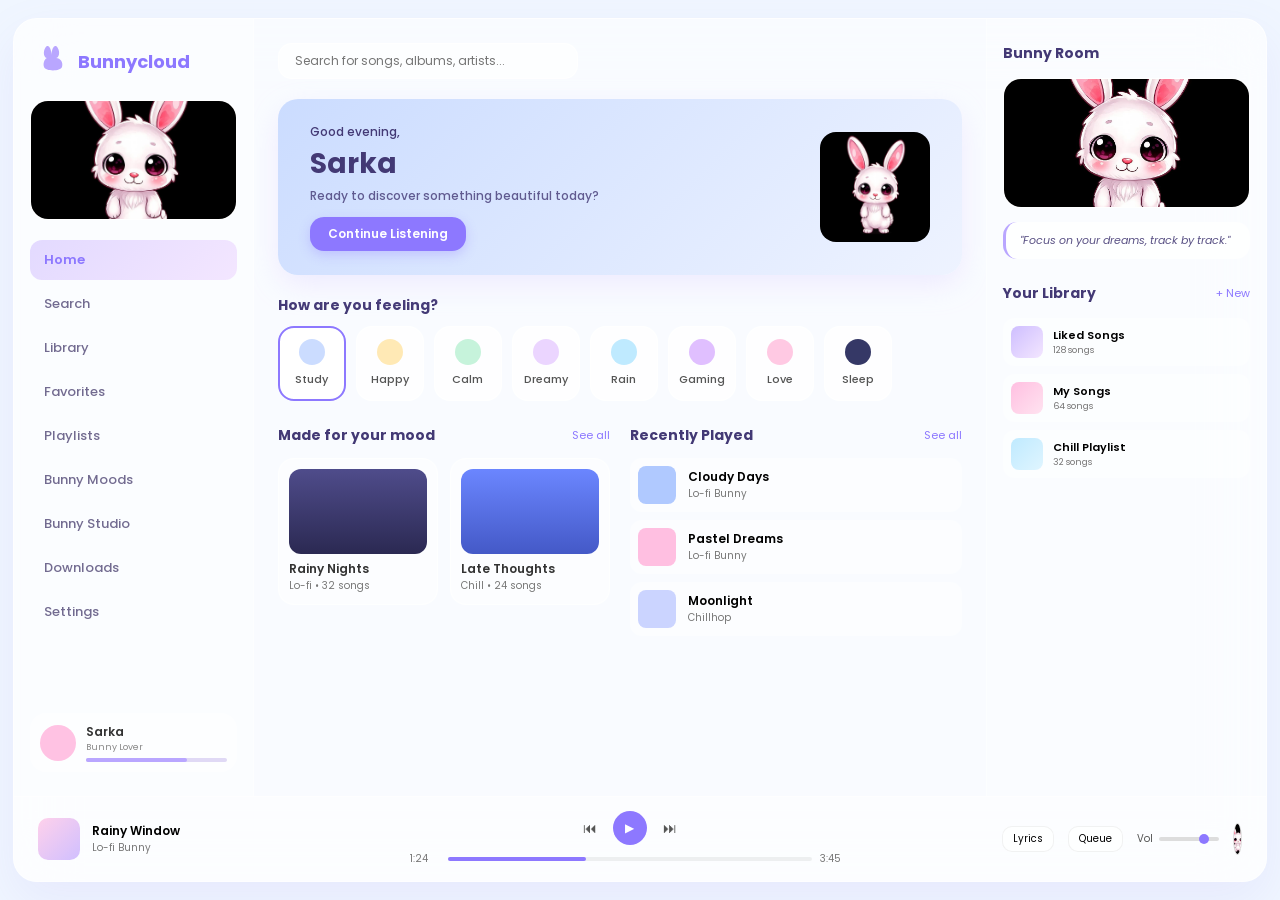
==== pages/home.html @ 3055d438 "home page" ====
<!doctype html>
<html lang="sk">
  <head>
    <meta charset="UTF-8" />
    <meta name="viewport" content="width=device-width, initial-scale=1.0" />
    <title>Bunnycloud - Home</title>
    <link rel="stylesheet" href="../css/home.css" />
    <link
      href="https://fonts.googleapis.com/css2?family=Poppins:wght@400;500;600;700&display=swap"
      rel="stylesheet"
    />
  </head>
  <body>
    <div class="app-container">
      <aside class="sidebar">
        <div class="brand">
          <div class="logo-svg">
            <svg viewBox="0 0 100 100" width="30" height="30">
              <path
                d="M30,50 C20,50 15,30 25,15 C35,0 45,20 45,40 C45,20 55,0 65,15 C75,30 70,50 60,50 C75,50 85,65 80,80 C75,95 25,95 20,80 C15,65 25,50 30,50 Z"
                fill="#b9a6ff"
              />
            </svg>
          </div>
          <h2>Bunnycloud</h2>
        </div>
        <div class="sidebar-bunny-card">
          <img
            src="../images/bunny-base.jpg"
            alt="Bunny Profile"
            id="sidebarBunny"
          />
        </div>
        <nav class="nav-menu">
          <button class="nav-btn active">Home</button
          ><button class="nav-btn">Search</button
          ><button class="nav-btn">Library</button
          ><button class="nav-btn">Favorites</button
          ><button class="nav-btn">Playlists</button
          ><button class="nav-btn">Bunny Moods</button
          ><button class="nav-btn">Bunny Studio</button
          ><button class="nav-btn">Downloads</button
          ><button class="nav-btn">Settings</button>
        </nav>
        <div class="sidebar-user-profile">
          <div class="user-avatar"></div>
          <div class="user-info">
            <span class="username" id="userProfileName">Sarka</span
            ><span class="user-status">Bunny Lover</span>
            <div class="xp-container">
              <div class="xp-bar" style="width: 72%"></div>
            </div>
          </div>
        </div>
      </aside>
      <main class="main-content">
        <div class="search-bar-container">
          <input
            type="text"
            placeholder="Search for songs, albums, artists..."
          />
        </div>
        <section class="hero-banner" id="mainHero">
          <div class="hero-text">
            <p>Good evening,</p>
            <h1 id="heroGreetingName">Sarka</h1>
            <p class="subtext">Ready to discover something beautiful today?</p>
            <button class="continue-btn">Continue Listening</button>
          </div>
          <div class="hero-img-box">
            <img
              src="../images/bunny-base.jpg"
              alt="Hero Bunny"
              id="heroBunny"
            />
          </div>
        </section>
        <section class="moods-section">
          <h3>How are you feeling?</h3>
          <div class="moods-list">
            <button class="mood-card active" onclick="changeMood('study')">
              <div class="mood-icon study"></div>
              <p>Study</p></button
            ><button class="mood-card" onclick="changeMood('happy')">
              <div class="mood-icon happy"></div>
              <p>Happy</p></button
            ><button class="mood-card" onclick="changeMood('calm')">
              <div class="mood-icon calm"></div>
              <p>Calm</p></button
            ><button class="mood-card" onclick="changeMood('dreamy')">
              <div class="mood-icon dreamy"></div>
              <p>Dreamy</p></button
            ><button class="mood-card" onclick="changeMood('rain')">
              <div class="mood-icon rain"></div>
              <p>Rain</p></button
            ><button class="mood-card" onclick="changeMood('gaming')">
              <div class="mood-icon gaming"></div>
              <p>Gaming</p></button
            ><button class="mood-card" onclick="changeMood('love')">
              <div class="mood-icon love"></div>
              <p>Love</p></button
            ><button class="mood-card" onclick="changeMood('sleep')">
              <div class="mood-icon sleep"></div>
              <p>Sleep</p>
            </button>
          </div>
        </section>
        <div class="music-sections-grid">
          <div class="grid-column">
            <div class="column-header">
              <h3>Made for your mood</h3>
              <span>See all</span>
            </div>
            <div class="song-cards-container" id="suggestedSongs"></div>
          </div>
          <div class="grid-column">
            <div class="column-header">
              <h3>Recently Played</h3>
              <span>See all</span>
            </div>
            <div class="recent-list">
              <div class="recent-row">
                <div class="recent-cover p1"></div>
                <div>
                  <h4>Cloudy Days</h4>
                  <p>Lo-fi Bunny</p>
                </div>
              </div>
              <div class="recent-row">
                <div class="recent-cover p2"></div>
                <div>
                  <h4>Pastel Dreams</h4>
                  <p>Lo-fi Bunny</p>
                </div>
              </div>
              <div class="recent-row">
                <div class="recent-cover p3"></div>
                <div>
                  <h4>Moonlight</h4>
                  <p>Chillhop</p>
                </div>
              </div>
            </div>
          </div>
        </div>
      </main>
      <aside class="right-panel">
        <h3>Bunny Room</h3>
        <div class="bunny-room-box">
          <img src="../images/bunny-base.jpg" alt="Bunny Room" id="roomBunny" />
        </div>
        <div class="quote-box">
          <p id="moodQuote">"Take a break and enjoy your favorite song."</p>
        </div>
        <div class="library-header">
          <h3>Your Library</h3>
          <span>+ New</span>
        </div>
        <div class="library-list">
          <div class="lib-row">
            <div class="lib-icon l1"></div>
            <div>
              <h4>Liked Songs</h4>
              <p>128 songs</p>
            </div>
          </div>
          <div class="lib-row">
            <div class="lib-icon l2"></div>
            <div>
              <h4>My Songs</h4>
              <p>64 songs</p>
            </div>
          </div>
          <div class="lib-row">
            <div class="lib-icon l3"></div>
            <div>
              <h4>Chill Playlist</h4>
              <p>32 songs</p>
            </div>
          </div>
        </div>
      </aside>
      <footer class="bottom-player">
        <div class="player-left">
          <div class="current-cover"></div>
          <div>
            <h4 id="currentTrackTitle">Rainy Window</h4>
            <p id="currentTrackArtist">Lo-fi Bunny</p>
          </div>
        </div>
        <div class="player-center">
          <div class="player-buttons">
            <button class="p-btn">⏮</button
            ><button class="play-circle" id="mainPlayBtn">▶</button
            ><button class="p-btn">⏭</button>
          </div>
          <div class="timeline-box">
            <span class="time-text" id="currentTime">1:24</span>
            <div class="progress-bar-bg">
              <div
                class="progress-bar-fill"
                id="playerProgress"
                style="width: 38%"
              ></div>
            </div>
            <span class="time-text">3:45</span>
          </div>
        </div>
        <div class="player-right">
          <button class="lyrics-btn">Lyrics</button
          ><button class="queue-btn">Queue</button>
          <div class="volume-box">
            <span>Vol</span
            ><input
              type="range"
              class="vol-slider"
              min="0"
              max="100"
              value="80"
            />
          </div>
          <div class="mini-bunny-avatar">
            <img src="../images/bunny-base.jpg" alt="Mini Bunny" />
          </div>
        </div>
      </footer>
    </div>
    <script src="../js/home.js"></script>
  </body>
</html>
---- css/home.css ----
* {
  margin: 0;
  padding: 0;
  box-sizing: border-box;
  font-family: "Poppins", sans-serif;
}

body {
  background: #f1ebff;
  height: 100vh;
  display: flex;
  justify-content: center;
  align-items: center;
  overflow: hidden;
  transition: background 0.8s ease;
}

/* Hlavný kontajner aplikácie - presný Glassmorphic nákres */
.app-container {
  display: grid;
  grid-template-columns: 240px 1fr 280px;
  grid-template-rows: 1fr 85px;
  width: 98vw;
  height: 96vh;
  background: rgba(255, 255, 255, 0.6);
  backdrop-filter: blur(30px);
  -webkit-backdrop-filter: blur(30px);
  border: 1px solid rgba(255, 255, 255, 0.7);
  border-radius: 24px;
  box-shadow: 0 20px 50px rgba(151, 131, 235, 0.1);
  overflow: hidden;
}

/* SIDEBAR (Ľavý panel) */
.sidebar {
  background: rgba(255, 255, 255, 0.3);
  border-right: 1px solid rgba(255, 255, 255, 0.4);
  padding: 24px 16px;
  display: flex;
  flex-direction: column;
  gap: 20px;
}

.brand {
  display: flex;
  align-items: center;
  gap: 10px;
  color: #8d78ff;
  padding-left: 8px;
}

.brand h2 {
  font-size: 18px;
  font-weight: 700;
}

.sidebar-bunny-card {
  width: 100%;
  height: 120px;
  background: rgba(255, 255, 255, 0.5);
  border-radius: 18px;
  overflow: hidden;
  border: 1px solid rgba(255, 255, 255, 0.6);
}

.sidebar-bunny-card img {
  width: 100%;
  height: 100%;
  object-fit: cover;
}

.nav-menu {
  display: flex;
  flex-direction: column;
  gap: 4px;
  flex-grow: 1;
}

.nav-btn {
  background: none;
  border: none;
  text-align: left;
  padding: 10px 14px;
  font-size: 13px;
  font-weight: 500;
  color: #726b90;
  border-radius: 12px;
  cursor: pointer;
  transition: all 0.2s;
}

.nav-btn.active,
.nav-btn:hover {
  background: linear-gradient(135deg, #e3daff, #f3e6ff);
  color: #8d78ff;
  font-weight: 600;
}

/* Užívateľ na spodu sidebaru */
.sidebar-user-profile {
  display: flex;
  align-items: center;
  gap: 10px;
  background: rgba(255, 255, 255, 0.5);
  padding: 10px;
  border-radius: 16px;
}

.user-avatar {
  width: 36px;
  height: 36px;
  border-radius: 50%;
  background: #ffc2e3;
}
.user-info {
  display: flex;
  flex-direction: column;
  flex-grow: 1;
}
.user-info .username {
  font-size: 12px;
  font-weight: 600;
  color: #333;
}
.user-info .user-status {
  font-size: 9px;
  color: #888;
}
.xp-container {
  width: 100%;
  height: 4px;
  background: #e0d9f5;
  border-radius: 2px;
  margin-top: 4px;
}
.xp-bar {
  height: 100%;
  background: #b9a6ff;
  border-radius: 2px;
}

/* MAIN CONTENT (Stredný panel) */
.main-content {
  padding: 24px;
  overflow-y: auto;
  display: flex;
  flex-direction: column;
  gap: 20px;
}

.search-bar-container input {
  width: 100%;
  max-width: 300px;
  background: rgba(255, 255, 255, 0.6);
  border: 1px solid rgba(255, 255, 255, 0.8);
  padding: 8px 16px;
  border-radius: 14px;
  outline: none;
  font-size: 12px;
}

/* HERO BANNER */
.hero-banner {
  background: linear-gradient(135deg, #d3c4ff 0%, #f7d6ff 100%);
  border-radius: 20px;
  padding: 24px 32px;
  display: flex;
  justify-content: space-between;
  align-items: center;
  color: #433975;
  position: relative;
  box-shadow: 0 10px 30px rgba(211, 196, 255, 0.3);
}

.hero-text p {
  font-size: 12px;
  font-weight: 500;
}
.hero-text h1 {
  font-size: 28px;
  font-weight: 700;
  margin: 2px 0;
}
.hero-text .subtext {
  opacity: 0.8;
  margin-bottom: 12px;
}
.continue-btn {
  background: #8d78ff;
  color: white;
  border: none;
  padding: 8px 18px;
  border-radius: 14px;
  font-size: 12px;
  font-weight: 600;
  cursor: pointer;
  box-shadow: 0 4px 12px rgba(141, 120, 255, 0.3);
}

.hero-img-box {
  width: 110px;
  height: 110px;
  border-radius: 16px;
  overflow: hidden;
}
.hero-img-box img {
  width: 100%;
  height: 100%;
  object-fit: cover;
}

/* MOOD CAPSULES */
.moods-section h3 {
  font-size: 14px;
  color: #433975;
  margin-bottom: 10px;
}
.moods-list {
  display: flex;
  gap: 10px;
  overflow-x: auto;
  padding-bottom: 4px;
}

.mood-card {
  background: rgba(255, 255, 255, 0.7);
  border: 1px solid rgba(255, 255, 255, 0.9);
  padding: 10px;
  width: 68px;
  height: 75px;
  border-radius: 16px;
  display: flex;
  flex-direction: column;
  align-items: center;
  justify-content: center;
  gap: 6px;
  cursor: pointer;
  transition: all 0.2s;
}

.mood-card p {
  font-size: 11px;
  font-weight: 500;
  color: #555;
}
.mood-icon {
  width: 26px;
  height: 26px;
  border-radius: 50%;
}

/* Farby ikoniek podľa nákresu */
.mood-icon.study {
  background: #cbdcff;
}
.mood-icon.happy {
  background: #ffe9b5;
}
.mood-icon.calm {
  background: #c6f3db;
}
.mood-icon.dreamy {
  background: #ebd5ff;
}
.mood-icon.rain {
  background: #bfeaff;
}
.mood-icon.gaming {
  background: #e0bfff;
}
.mood-icon.love {
  background: #ffc9e3;
}
.mood-icon.sleep {
  background: #353866;
}

.mood-card.active {
  border: 2px solid #8d78ff;
  background: rgba(255, 255, 255, 0.9);
}

/* SEKCIE GRID (Made for mood + Recently) */
.music-sections-grid {
  display: grid;
  grid-template-columns: 1fr 1fr;
  gap: 20px;
}
.column-header {
  display: flex;
  justify-content: space-between;
  align-items: center;
  margin-bottom: 12px;
}
.column-header h3 {
  font-size: 14px;
  color: #433975;
}
.column-header span {
  font-size: 11px;
  color: #8d78ff;
  cursor: pointer;
}

/* Kontajner pre 4 karty vedľa seba s flexwrapom alebo mini gridom */
.song-cards-container {
  display: grid;
  grid-template-columns: repeat(2, 1fr);
  gap: 12px;
}

.s-card {
  background: rgba(255, 255, 255, 0.5);
  padding: 10px;
  border-radius: 16px;
  border: 1px solid rgba(255, 255, 255, 0.6);
}
.s-cover {
  height: 85px;
  border-radius: 12px;
  margin-bottom: 6px;
}
.s-card h4 {
  font-size: 12px;
  font-weight: 600;
  color: #333;
}
.s-card p {
  font-size: 10px;
  color: #777;
}

/* Farebné podmazy na covery */
.c1 {
  background: linear-gradient(to bottom, #4f4c8b, #2b2952);
}
.c2 {
  background: linear-gradient(to bottom, #ff9ebb, #ff6b95);
}
.c3 {
  background: linear-gradient(to bottom, #6b86ff, #4459c7);
}
.c4 {
  background: linear-gradient(to bottom, #9be8ff, #4cc3e6);
}

/* RECENT LIST (Pravá strana gridu) */
.recent-list {
  display: flex;
  flex-direction: column;
  gap: 8px;
}
.recent-row {
  display: flex;
  align-items: center;
  gap: 12px;
  background: rgba(255, 255, 255, 0.4);
  padding: 8px;
  border-radius: 12px;
}
.recent-cover {
  width: 38px;
  height: 38px;
  border-radius: 8px;
}
.recent-cover.p1 {
  background: #b0c9ff;
}
.recent-cover.p2 {
  background: #ffbfe1;
}
.recent-cover.p3 {
  background: #cbd4ff;
}
.recent-row h4 {
  font-size: 12px;
  font-weight: 600;
}
.recent-row p {
  font-size: 10px;
  color: #777;
}

/* PRAVÝ PANEL (Bunny room & Knižnica) */
.right-panel {
  background: rgba(255, 255, 255, 0.2);
  border-left: 1px solid rgba(255, 255, 255, 0.4);
  padding: 24px 16px;
  display: flex;
  flex-direction: column;
  gap: 14px;
}

.right-panel h3 {
  font-size: 14px;
  color: #433975;
}

.bunny-room-box {
  width: 100%;
  height: 130px;
  background: rgba(255, 255, 255, 0.5);
  border-radius: 18px;
  overflow: hidden;
  border: 1px solid rgba(255, 255, 255, 0.6);
}
.bunny-room-box img {
  width: 100%;
  height: 100%;
  object-fit: cover;
}

.quote-box {
  background: rgba(255, 255, 255, 0.7);
  padding: 10px 14px;
  border-radius: 14px;
  border-left: 3px solid #b9a6ff;
}
.quote-box p {
  font-size: 11px;
  font-style: italic;
  color: #5a5285;
}

.library-header {
  display: flex;
  justify-content: space-between;
  align-items: center;
  margin-top: 10px;
}
.library-header span {
  font-size: 11px;
  color: #8d78ff;
  cursor: pointer;
}

.library-list {
  display: flex;
  flex-direction: column;
  gap: 8px;
}
.lib-row {
  display: flex;
  align-items: center;
  gap: 10px;
  background: rgba(255, 255, 255, 0.4);
  padding: 8px;
  border-radius: 12px;
}
.lib-icon {
  width: 32px;
  height: 32px;
  border-radius: 8px;
}
.lib-icon.l1 {
  background: linear-gradient(135deg, #cebeff, #f3e6ff);
}
.lib-icon.l2 {
  background: linear-gradient(135deg, #ffbfe1, #ffe3f0);
}
.lib-icon.l3 {
  background: linear-gradient(135deg, #bfeaff, #dff5ff);
}
.lib-row h4 {
  font-size: 11px;
  font-weight: 600;
}
.lib-row p {
  font-size: 9px;
  color: #777;
}

/* SPODNÝ PREHRÁVAČ */
.bottom-player {
  grid-column: 1 / -1;
  background: rgba(255, 255, 255, 0.5);
  border-top: 1px solid rgba(255, 255, 255, 0.4);
  display: flex;
  align-items: center;
  justify-content: space-between;
  padding: 0 24px;
}

.player-left {
  display: flex;
  align-items: center;
  gap: 12px;
  width: 220px;
}
.current-cover {
  width: 42px;
  height: 42px;
  border-radius: 10px;
  background: linear-gradient(135deg, #ffd1eb, #d0bfff);
}
.player-left h4 {
  font-size: 12px;
  font-weight: 600;
}
.player-left p {
  font-size: 10px;
  color: #777;
}

.player-center {
  display: flex;
  flex-direction: column;
  align-items: center;
  gap: 6px;
  flex-grow: 1;
  max-width: 440px;
}
.player-buttons {
  display: flex;
  align-items: center;
  gap: 16px;
}
.p-btn {
  background: none;
  border: none;
  cursor: pointer;
  font-size: 14px;
  color: #555;
}
.play-circle {
  background: #8d78ff;
  color: white;
  border: none;
  width: 34px;
  height: 34px;
  border-radius: 50%;
  cursor: pointer;
  font-size: 12px;
  display: flex;
  align-items: center;
  justify-content: center;
}

.timeline-box {
  display: flex;
  align-items: center;
  gap: 8px;
  width: 100%;
}
.time-text {
  font-size: 10px;
  color: #777;
  width: 30px;
}
.progress-bar-bg {
  flex-grow: 1;
  height: 4px;
  background: rgba(0, 0, 0, 0.06);
  border-radius: 2px;
  position: relative;
  cursor: pointer;
}
.progress-bar-fill {
  height: 100%;
  background: #8d78ff;
  border-radius: 2px;
}

.player-right {
  display: flex;
  align-items: center;
  gap: 14px;
  width: 240px;
  justify-content: flex-end;
}
.lyrics-btn,
.queue-btn {
  background: rgba(255, 255, 255, 0.6);
  border: 1px solid rgba(0, 0, 0, 0.05);
  padding: 4px 10px;
  border-radius: 10px;
  font-size: 10px;
  cursor: pointer;
}

.volume-box {
  display: flex;
  align-items: center;
  gap: 6px;
  font-size: 10px;
  color: #555;
}
.vol-slider {
  -webkit-appearance: none;
  width: 60px;
  height: 4px;
  background: #ddd;
  border-radius: 2px;
  outline: none;
}
.vol-slider::-webkit-slider-thumb {
  -webkit-appearance: none;
  width: 10px;
  height: 10px;
  border-radius: 50%;
  background: #8d78ff;
  cursor: pointer;
}

.mini-bunny-avatar {
  width: 32px;
  height: 32px;
  border-radius: 50%;
  overflow: hidden;
  background: white;
  border: 1px solid #ddd;
}
.mini-bunny-avatar img {
  width: 100%;
  height: 100%;
  object-fit: cover;
}
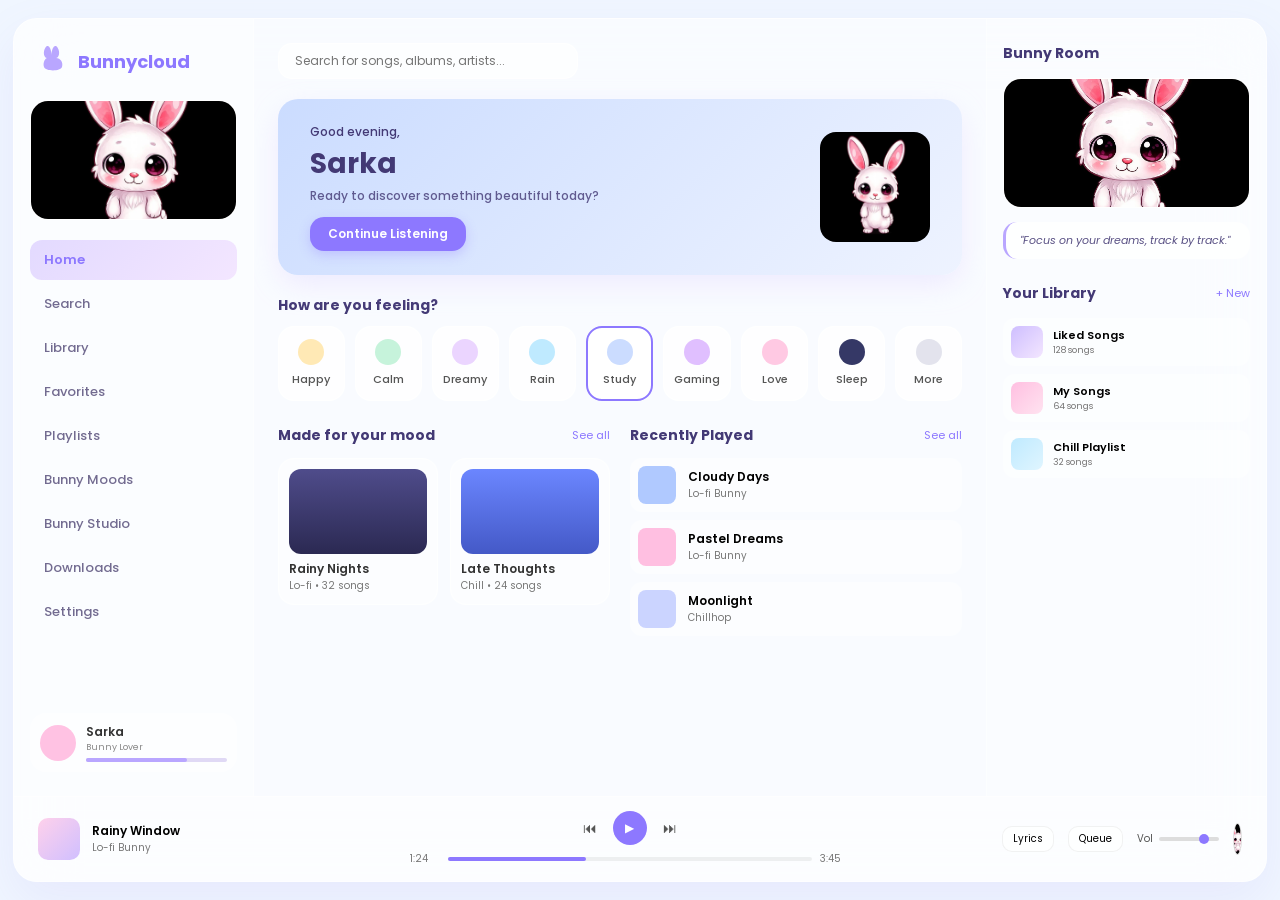
==== commit f64f741e: "add" ====
--- a/pages/home.html
+++ b/pages/home.html
@@ -78,10 +78,7 @@
         <section class="moods-section">
           <h3>How are you feeling?</h3>
           <div class="moods-list">
-            <button class="mood-card active" onclick="changeMood('study')">
-              <div class="mood-icon study"></div>
-              <p>Study</p></button
-            ><button class="mood-card" onclick="changeMood('happy')">
+            <button class="mood-card" onclick="changeMood('happy')">
               <div class="mood-icon happy"></div>
               <p>Happy</p></button
             ><button class="mood-card" onclick="changeMood('calm')">
@@ -93,6 +90,9 @@
             ><button class="mood-card" onclick="changeMood('rain')">
               <div class="mood-icon rain"></div>
               <p>Rain</p></button
+            ><button class="mood-card active" onclick="changeMood('study')">
+              <div class="mood-icon study"></div>
+              <p>Study</p></button
             ><button class="mood-card" onclick="changeMood('gaming')">
               <div class="mood-icon gaming"></div>
               <p>Gaming</p></button
@@ -101,7 +101,10 @@
               <p>Love</p></button
             ><button class="mood-card" onclick="changeMood('sleep')">
               <div class="mood-icon sleep"></div>
-              <p>Sleep</p>
+              <p>Sleep</p></button
+            ><button class="mood-card more-btn">
+              <div class="mood-icon more"></div>
+              <p>More</p>
             </button>
           </div>
         </section>
--- a/css/home.css
+++ b/css/home.css
@@ -274,6 +274,15 @@
 .mood-icon.sleep {
   background: #353866;
 }
+.mood-icon.more {
+  background: rgba(200, 200, 220, 0.5);
+  color: #666;
+  display: flex;
+  align-items: center;
+  justify-content: center;
+  font-size: 18px;
+  font-weight: bold;
+}
 
 .mood-card.active {
   border: 2px solid #8d78ff;
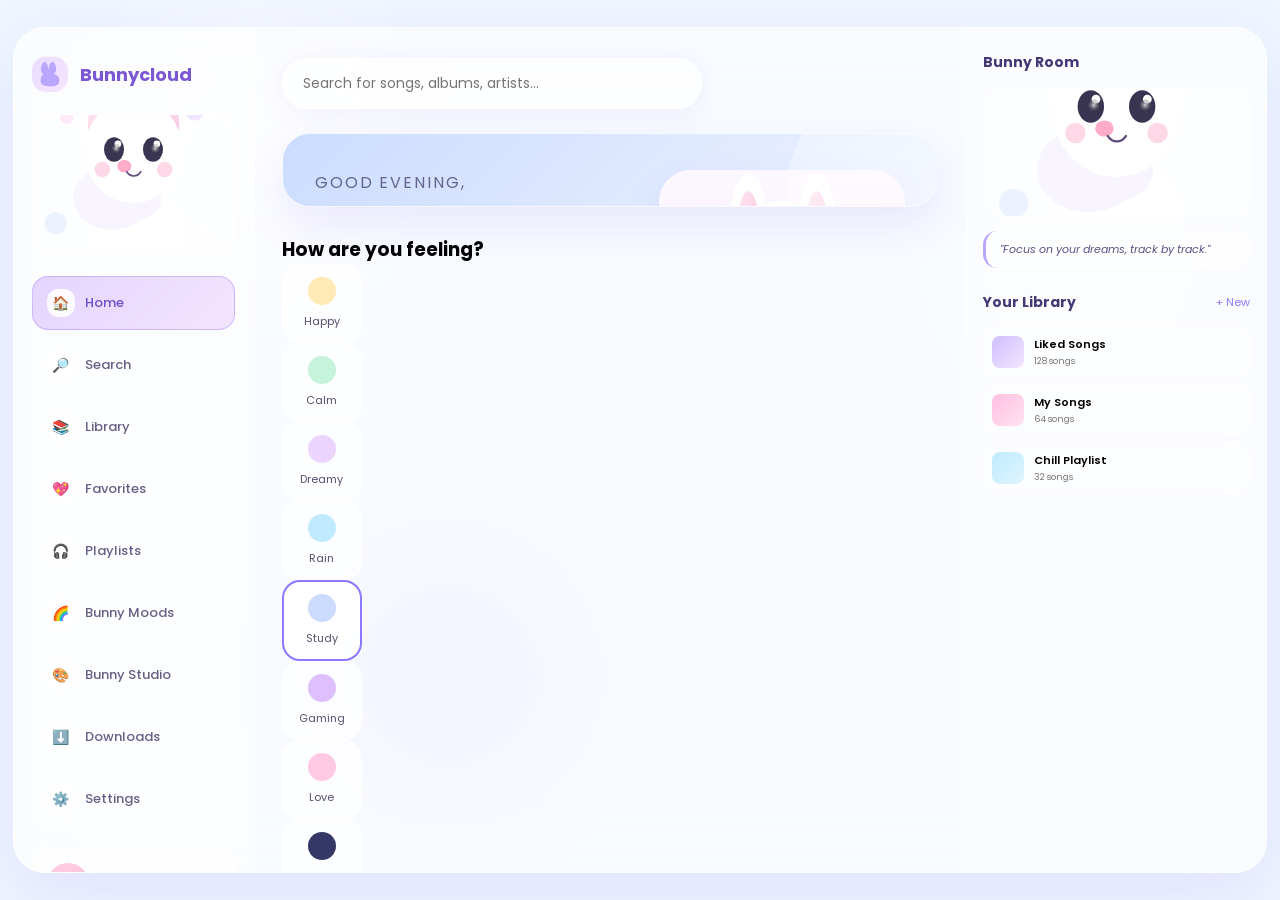
==== commit 37a6fe29: "new update" ====
--- a/pages/home.html
+++ b/pages/home.html
@@ -26,21 +26,31 @@
         </div>
         <div class="sidebar-bunny-card">
           <img
-            src="../images/bunny-base.jpg"
+            src="../images/bunny-base.svg"
             alt="Bunny Profile"
             id="sidebarBunny"
           />
         </div>
         <nav class="nav-menu">
-          <button class="nav-btn active">Home</button
-          ><button class="nav-btn">Search</button
-          ><button class="nav-btn">Library</button
-          ><button class="nav-btn">Favorites</button
-          ><button class="nav-btn">Playlists</button
-          ><button class="nav-btn">Bunny Moods</button
-          ><button class="nav-btn">Bunny Studio</button
-          ><button class="nav-btn">Downloads</button
-          ><button class="nav-btn">Settings</button>
+          <button class="nav-btn active">
+            <span class="nav-icon">🏠</span><span>Home</span></button
+          ><button class="nav-btn">
+            <span class="nav-icon">🔎</span><span>Search</span></button
+          ><button class="nav-btn">
+            <span class="nav-icon">📚</span><span>Library</span></button
+          ><button class="nav-btn">
+            <span class="nav-icon">💖</span><span>Favorites</span></button
+          ><button class="nav-btn">
+            <span class="nav-icon">🎧</span><span>Playlists</span></button
+          ><button class="nav-btn">
+            <span class="nav-icon">🌈</span><span>Bunny Moods</span></button
+          ><button class="nav-btn">
+            <span class="nav-icon">🎨</span><span>Bunny Studio</span></button
+          ><button class="nav-btn">
+            <span class="nav-icon">⬇️</span><span>Downloads</span></button
+          ><button class="nav-btn">
+            <span class="nav-icon">⚙️</span><span>Settings</span>
+          </button>
         </nav>
         <div class="sidebar-user-profile">
           <div class="user-avatar"></div>
@@ -69,7 +79,7 @@
           </div>
           <div class="hero-img-box">
             <img
-              src="../images/bunny-base.jpg"
+              src="../images/bunny-base.svg"
               alt="Hero Bunny"
               id="heroBunny"
             />
@@ -150,7 +160,7 @@
       <aside class="right-panel">
         <h3>Bunny Room</h3>
         <div class="bunny-room-box">
-          <img src="../images/bunny-base.jpg" alt="Bunny Room" id="roomBunny" />
+          <img src="../images/bunny-base.svg" alt="Bunny Room" id="roomBunny" />
         </div>
         <div class="quote-box">
           <p id="moodQuote">"Take a break and enjoy your favorite song."</p>
@@ -223,7 +233,7 @@
             />
           </div>
           <div class="mini-bunny-avatar">
-            <img src="../images/bunny-base.jpg" alt="Mini Bunny" />
+            <img src="../images/bunny-base.svg" alt="Mini Bunny" />
           </div>
         </div>
       </footer>
--- a/css/home.css
+++ b/css/home.css
@@ -6,47 +6,77 @@
 }
 
 body {
-  background: #f1ebff;
-  height: 100vh;
+  min-height: 100vh;
+  background:
+    radial-gradient(
+      circle at top left,
+      rgba(179, 142, 255, 0.22),
+      transparent 28%
+    ),
+    radial-gradient(
+      circle at bottom right,
+      rgba(255, 191, 231, 0.22),
+      transparent 24%
+    ),
+    linear-gradient(180deg, #f9f6ff 0%, #eae3ff 100%);
   display: flex;
   justify-content: center;
   align-items: center;
   overflow: hidden;
-  transition: background 0.8s ease;
-}
-
-/* Hlavný kontajner aplikácie - presný Glassmorphic nákres */
+}
+
+body::before {
+  content: "";
+  position: fixed;
+  inset: 0;
+  background-image:
+    radial-gradient(
+      circle at 20% 15%,
+      rgba(255, 255, 255, 0.7) 0%,
+      transparent 16%
+    ),
+    radial-gradient(
+      circle at 85% 30%,
+      rgba(255, 255, 255, 0.55) 0%,
+      transparent 14%
+    ),
+    radial-gradient(
+      circle at 35% 75%,
+      rgba(200, 190, 255, 0.3) 0%,
+      transparent 18%
+    );
+  pointer-events: none;
+}
+
 .app-container {
   display: grid;
-  grid-template-columns: 240px 1fr 280px;
-  grid-template-rows: 1fr 85px;
-  width: 98vw;
-  height: 96vh;
-  background: rgba(255, 255, 255, 0.6);
-  backdrop-filter: blur(30px);
-  -webkit-backdrop-filter: blur(30px);
-  border: 1px solid rgba(255, 255, 255, 0.7);
-  border-radius: 24px;
-  box-shadow: 0 20px 50px rgba(151, 131, 235, 0.1);
+  grid-template-columns: 240px 1fr 300px;
+  grid-template-rows: 1fr 95px;
+  width: min(98vw, 1400px);
+  height: min(94vh, 930px);
+  background: rgba(255, 255, 255, 0.55);
+  backdrop-filter: blur(28px);
+  -webkit-backdrop-filter: blur(28px);
+  border: 1px solid rgba(255, 255, 255, 0.64);
+  border-radius: 32px;
+  box-shadow: 0 24px 70px rgba(128, 104, 238, 0.14);
   overflow: hidden;
 }
 
-/* SIDEBAR (Ľavý panel) */
 .sidebar {
-  background: rgba(255, 255, 255, 0.3);
-  border-right: 1px solid rgba(255, 255, 255, 0.4);
-  padding: 24px 16px;
+  background: rgba(255, 255, 255, 0.35);
+  border-right: 1px solid rgba(255, 255, 255, 0.62);
+  padding: 28px 18px;
   display: flex;
   flex-direction: column;
-  gap: 20px;
+  gap: 22px;
 }
 
 .brand {
   display: flex;
   align-items: center;
-  gap: 10px;
-  color: #8d78ff;
-  padding-left: 8px;
+  gap: 12px;
+  color: #7b57d4;
 }
 
 .brand h2 {
@@ -54,13 +84,23 @@
   font-weight: 700;
 }
 
+.logo-svg {
+  width: 36px;
+  height: 36px;
+  border-radius: 14px;
+  background: linear-gradient(135deg, #e8dcff, #f7e5ff);
+  display: grid;
+  place-items: center;
+  box-shadow: inset 0 1px 0 rgba(255, 255, 255, 0.7);
+}
+
 .sidebar-bunny-card {
   width: 100%;
-  height: 120px;
-  background: rgba(255, 255, 255, 0.5);
-  border-radius: 18px;
+  height: 140px;
+  background: rgba(255, 255, 255, 0.55);
+  border-radius: 22px;
   overflow: hidden;
-  border: 1px solid rgba(255, 255, 255, 0.6);
+  border: 1px solid rgba(255, 255, 255, 0.72);
 }
 
 .sidebar-bunny-card img {
@@ -72,181 +112,651 @@
 .nav-menu {
   display: flex;
   flex-direction: column;
-  gap: 4px;
+  gap: 8px;
   flex-grow: 1;
 }
 
 .nav-btn {
-  background: none;
-  border: none;
-  text-align: left;
-  padding: 10px 14px;
+  display: flex;
+  align-items: center;
+  gap: 10px;
+  background: rgba(255, 255, 255, 0.55);
+  border: 1px solid transparent;
+  padding: 12px 14px;
   font-size: 13px;
   font-weight: 500;
-  color: #726b90;
+  color: #665f86;
+  border-radius: 16px;
+  cursor: pointer;
+  transition: all 0.25s ease;
+}
+
+.nav-btn .nav-icon {
+  width: 28px;
+  height: 28px;
+  display: grid;
+  place-items: center;
   border-radius: 12px;
-  cursor: pointer;
-  transition: all 0.2s;
+  background: rgba(255, 255, 255, 0.9);
+  box-shadow: inset 0 1px 0 rgba(255, 255, 255, 0.8);
+  font-size: 14px;
 }
 
 .nav-btn.active,
 .nav-btn:hover {
-  background: linear-gradient(135deg, #e3daff, #f3e6ff);
-  color: #8d78ff;
-  font-weight: 600;
-}
-
-/* Užívateľ na spodu sidebaru */
+  background: linear-gradient(
+    135deg,
+    rgba(221, 202, 255, 0.8),
+    rgba(243, 228, 255, 0.95)
+  );
+  border-color: rgba(176, 139, 255, 0.5);
+  color: #6f4fc8;
+}
+
 .sidebar-user-profile {
   display: flex;
   align-items: center;
+  gap: 12px;
+  background: rgba(255, 255, 255, 0.65);
+  padding: 14px;
+  border-radius: 20px;
+  border: 1px solid rgba(255, 255, 255, 0.7);
+}
+
+.user-avatar {
+  width: 42px;
+  height: 42px;
+  border-radius: 50%;
+  background: linear-gradient(135deg, #ffcee2, #ffc0d9);
+}
+
+.user-info .username {
+  font-size: 13px;
+}
+
+.user-info .user-status {
+  font-size: 10px;
+}
+
+.main-content {
+  padding: 30px 28px;
+  overflow-y: auto;
+  display: flex;
+  flex-direction: column;
+  gap: 24px;
+}
+
+.search-bar-container input {
+  width: min(100%, 420px);
+  background: rgba(255, 255, 255, 0.72);
+  border: 1px solid rgba(255, 255, 255, 0.88);
+  padding: 14px 20px;
+  border-radius: 999px;
+  outline: none;
+  font-size: 14px;
+  color: #4f4588;
+  box-shadow: 0 4px 28px rgba(110, 84, 235, 0.08);
+}
+
+.hero-banner {
+  background: linear-gradient(135deg, #ece0ff 0%, #f9efec 100%);
+  border-radius: 28px;
+  padding: 36px 32px;
+  display: grid;
+  grid-template-columns: 1.3fr 1fr;
+  gap: 24px;
+  color: #372f5d;
+  position: relative;
+  overflow: hidden;
+  border: 1px solid rgba(255, 255, 255, 0.75);
+  box-shadow: 0 18px 45px rgba(143, 113, 231, 0.14);
+}
+
+.hero-banner::before {
+  content: "";
+  position: absolute;
+  width: 210px;
+  height: 210px;
+  background: rgba(255, 255, 255, 0.35);
+  border-radius: 50%;
+  top: -50px;
+  right: -60px;
+}
+
+.hero-text p {
+  text-transform: uppercase;
+  letter-spacing: 0.12em;
+  opacity: 0.7;
+  margin-bottom: 12px;
+}
+
+.hero-text h1 {
+  font-size: clamp(3rem, 2.8vw, 4.4rem);
+  line-height: 1.05;
+  margin: 0;
+}
+
+.hero-text .subtext {
+  max-width: 420px;
+  margin: 18px 0 24px;
+  color: #594a82;
+}
+
+.continue-btn {
+  background: linear-gradient(135deg, #8f6cff 0%, #6d4acd 100%);
+  color: #fff;
+  padding: 14px 28px;
+  border-radius: 18px;
+  box-shadow: 0 16px 30px rgba(128, 102, 245, 0.22);
+}
+
+.hero-img-box {
+  min-width: 220px;
+  min-height: 220px;
+  border-radius: 32px;
+  overflow: hidden;
+  box-shadow:
+    inset 0 0 0 1px rgba(255, 255, 255, 0.5),
+    0 18px 40px rgba(120, 93, 236, 0.12);
+}
+
+.hero-img-box img {
+  width: 100%;
+  height: 100%;
+  object-fit: contain;
+  background: linear-gradient(180deg, #fdf7ff 0%, #f0ebff 100%);
+}
+
+.moods-section {
+  padding-top: 4px;
+}
+
+.mood-card {
+  background: rgba(255, 255, 255, 0.7);
+  border: 1px solid rgba(255, 255, 255, 0.85);
+  padding: 12px 10px;
+  min-width: 80px;
+  border-radius: 18px;
+  display: flex;
+  flex-direction: column;
+  align-items: center;
+  justify-content: center;
+  gap: 8px;
+  cursor: pointer;
+}
+
+.mood-card p {
+  font-size: 11px;
+  color: #585070;
+}
+
+.mood-icon {
+  width: 28px;
+  height: 28px;
+  border-radius: 50%;
+}
+
+.mood-card.active {
+  border-color: #b091ff;
+  background: rgba(245, 237, 255, 0.95);
+}
+
+.music-sections-grid {
+  display: grid;
+  grid-template-columns: 1fr 1fr;
+  gap: 22px;
+}
+
+.column-header h3 {
+  font-size: 14px;
+  color: #3b315f;
+}
+
+.column-header span {
+  font-size: 12px;
+  color: #7d62e6;
+}
+
+.song-cards-container {
+  display: grid;
+  grid-template-columns: repeat(2, minmax(0, 1fr));
+  gap: 14px;
+}
+
+.s-card {
+  background: rgba(255, 255, 255, 0.6);
+  padding: 14px;
+  border-radius: 20px;
+  border: 1px solid rgba(255, 255, 255, 0.75);
+  box-shadow: 0 10px 30px rgba(138, 103, 238, 0.08);
+}
+
+.s-cover {
+  height: 96px;
+  border-radius: 20px;
+  margin-bottom: 12px;
+}
+
+.s-card h4 {
+  font-size: 13px;
+  margin-bottom: 6px;
+}
+
+.s-card p {
+  font-size: 11px;
+  color: #6a5d82;
+}
+
+.c1 {
+  background: linear-gradient(135deg, #7a6aff, #4b46d0);
+}
+
+.c2 {
+  background: linear-gradient(135deg, #ffb8d8, #ff7bbb);
+}
+
+.c3 {
+  background: linear-gradient(135deg, #92c8ff, #5d7ddc);
+}
+
+.c4 {
+  background: linear-gradient(135deg, #b9e7ff, #75c2f4);
+}
+
+.right-panel {
+  background: rgba(255, 255, 255, 0.42);
+  border-left: 1px solid rgba(255, 255, 255, 0.6);
+  padding: 24px 20px;
+  display: flex;
+  flex-direction: column;
+  gap: 18px;
+}
+
+.right-panel h3 {
+  font-size: 15px;
+  color: #433975;
+}
+
+.bunny-room-box {
+  width: 100%;
+  height: 170px;
+  background: rgba(255, 255, 255, 0.7);
+  border-radius: 24px;
+  overflow: hidden;
+  border: 1px solid rgba(255, 255, 255, 0.75);
+}
+
+.bunny-room-box img {
+  width: 100%;
+  height: 100%;
+  object-fit: cover;
+}
+
+.quote-box {
+  background: rgba(255, 255, 255, 0.85);
+  padding: 14px 16px;
+  border-radius: 18px;
+  border-left: 3px solid #c7b1ff;
+}
+
+.quote-box p {
+  font-size: 12px;
+  color: #5f527a;
+  font-style: italic;
+}
+
+.library-header {
+  display: flex;
+  justify-content: space-between;
+  align-items: center;
+}
+
+.library-header span {
+  font-size: 12px;
+  color: #7d62e6;
+  cursor: pointer;
+}
+
+.library-list {
+  display: grid;
+  gap: 12px;
+}
+
+.lib-row {
+  display: flex;
+  align-items: center;
+  gap: 12px;
+  background: rgba(255, 255, 255, 0.75);
+  padding: 12px;
+  border-radius: 18px;
+  border: 1px solid rgba(255, 255, 255, 0.75);
+}
+
+.lib-icon {
+  width: 38px;
+  height: 38px;
+  border-radius: 14px;
+}
+
+.lib-row h4 {
+  font-size: 12px;
+  margin-bottom: 2px;
+}
+
+.lib-row p {
+  font-size: 10px;
+  color: #7d6f8f;
+}
+
+.bottom-player {
+  grid-column: 1 / -1;
+  background: rgba(255, 255, 255, 0.65);
+  border-top: 1px solid rgba(255, 255, 255, 0.78);
+  display: flex;
+  align-items: center;
+  justify-content: space-between;
+  padding: 0 28px;
+}
+
+.player-left {
+  display: flex;
+  align-items: center;
+  gap: 14px;
+  width: 240px;
+}
+
+.current-cover {
+  width: 48px;
+  height: 48px;
+  border-radius: 16px;
+  background: linear-gradient(135deg, #ffd9ef, #d3bcff);
+}
+
+.player-left h4 {
+  font-size: 13px;
+}
+
+.player-left p {
+  font-size: 11px;
+  color: #766d87;
+}
+
+.player-center {
+  display: flex;
+  flex-direction: column;
+  align-items: center;
   gap: 10px;
-  background: rgba(255, 255, 255, 0.5);
-  padding: 10px;
-  border-radius: 16px;
-}
-
-.user-avatar {
+  flex-grow: 1;
+  max-width: 520px;
+}
+
+.player-buttons {
+  display: flex;
+  align-items: center;
+  gap: 18px;
+}
+
+.p-btn {
+  background: rgba(255, 255, 255, 0.7);
+  border: none;
+  cursor: pointer;
+  font-size: 16px;
   width: 36px;
   height: 36px;
   border-radius: 50%;
-  background: #ffc2e3;
-}
-.user-info {
-  display: flex;
-  flex-direction: column;
-  flex-grow: 1;
-}
-.user-info .username {
-  font-size: 12px;
-  font-weight: 600;
-  color: #333;
-}
-.user-info .user-status {
-  font-size: 9px;
-  color: #888;
-}
-.xp-container {
-  width: 100%;
-  height: 4px;
-  background: #e0d9f5;
-  border-radius: 2px;
-  margin-top: 4px;
-}
-.xp-bar {
-  height: 100%;
-  background: #b9a6ff;
-  border-radius: 2px;
-}
-
-/* MAIN CONTENT (Stredný panel) */
-.main-content {
-  padding: 24px;
-  overflow-y: auto;
-  display: flex;
-  flex-direction: column;
-  gap: 20px;
-}
-
-.search-bar-container input {
-  width: 100%;
-  max-width: 300px;
-  background: rgba(255, 255, 255, 0.6);
-  border: 1px solid rgba(255, 255, 255, 0.8);
-  padding: 8px 16px;
-  border-radius: 14px;
-  outline: none;
-  font-size: 12px;
-}
-
-/* HERO BANNER */
-.hero-banner {
-  background: linear-gradient(135deg, #d3c4ff 0%, #f7d6ff 100%);
-  border-radius: 20px;
-  padding: 24px 32px;
-  display: flex;
-  justify-content: space-between;
-  align-items: center;
-  color: #433975;
-  position: relative;
-  box-shadow: 0 10px 30px rgba(211, 196, 255, 0.3);
-}
-
-.hero-text p {
-  font-size: 12px;
-  font-weight: 500;
-}
-.hero-text h1 {
-  font-size: 28px;
-  font-weight: 700;
-  margin: 2px 0;
-}
-.hero-text .subtext {
-  opacity: 0.8;
-  margin-bottom: 12px;
-}
-.continue-btn {
+  color: #5f4f88;
+  transition: transform 0.2s;
+}
+
+.p-btn:hover {
+  transform: scale(1.05);
+}
+
+.play-circle {
   background: #8d78ff;
   color: white;
+  width: 42px;
+  height: 42px;
+  border-radius: 50%;
   border: none;
-  padding: 8px 18px;
+  display: grid;
+  place-items: center;
+  font-size: 16px;
+  cursor: pointer;
+}
+
+.timeline-box {
+  display: flex;
+  align-items: center;
+  gap: 10px;
+  width: 100%;
+}
+
+.time-text {
+  font-size: 10px;
+  color: #756e8f;
+  width: 30px;
+}
+
+.progress-bar-bg {
+  flex-grow: 1;
+  height: 5px;
+  background: rgba(118, 94, 239, 0.16);
+  border-radius: 999px;
+  overflow: hidden;
+}
+
+.progress-bar-fill {
+  height: 100%;
+  background: linear-gradient(135deg, #8d78ff, #a781ff);
+  border-radius: 999px;
+}
+
+.player-right {
+  display: flex;
+  align-items: center;
+  gap: 12px;
+  width: 260px;
+  justify-content: flex-end;
+}
+
+.lyrics-btn,
+.queue-btn {
+  background: rgba(255, 255, 255, 0.7);
+  border: 1px solid rgba(255, 255, 255, 0.85);
+  padding: 8px 12px;
   border-radius: 14px;
-  font-size: 12px;
-  font-weight: 600;
-  cursor: pointer;
-  box-shadow: 0 4px 12px rgba(141, 120, 255, 0.3);
-}
-
-.hero-img-box {
-  width: 110px;
-  height: 110px;
-  border-radius: 16px;
+  font-size: 11px;
+  cursor: pointer;
+}
+
+.volume-box {
+  display: flex;
+  align-items: center;
+  gap: 6px;
+  font-size: 10px;
+  color: #555;
+}
+
+.vol-slider {
+  width: 68px;
+  height: 4px;
+  background: #ddd;
+  border-radius: 999px;
+  outline: none;
+}
+
+.vol-slider::-webkit-slider-thumb {
+  -webkit-appearance: none;
+  width: 12px;
+  height: 12px;
+  border-radius: 50%;
+  background: #8d78ff;
+  cursor: pointer;
+}
+
+.mini-bunny-avatar {
+  width: 36px;
+  height: 36px;
+  border-radius: 14px;
   overflow: hidden;
-}
-.hero-img-box img {
+  background: white;
+  border: 1px solid #ece5ff;
+}
+
+.mini-bunny-avatar img {
   width: 100%;
   height: 100%;
   object-fit: cover;
 }
 
-/* MOOD CAPSULES */
-.moods-section h3 {
-  font-size: 14px;
-  color: #433975;
-  margin-bottom: 10px;
-}
-.moods-list {
-  display: flex;
+/* Farby ikoniek podľa nákresu */
+.mood-icon.study {
+  background: #cbdcff;
+}
+.mood-icon.happy {
+  background: #ffe9b5;
+}
+.mood-icon.calm {
+  background: #c6f3db;
+}
+.mood-icon.dreamy {
+  background: #ebd5ff;
+}
+.mood-icon.rain {
+  background: #bfeaff;
+}
+.mood-icon.gaming {
+  background: #e0bfff;
+}
+.mood-icon.love {
+  background: #ffc9e3;
+}
+.mood-icon.sleep {
+  background: #353866;
+}
+.mood-icon.more {
+  background: rgba(200, 200, 220, 0.5);
+  color: #666;
+  display: flex;
+  align-items: center;
+  justify-content: center;
+  font-size: 18px;
+  font-weight: bold;
+}
+
+.mood-card.active {
+  border: 2px solid #8d78ff;
+  background: rgba(255, 255, 255, 0.92);
+}
+
+.recent-list {
+  display: flex;
+  flex-direction: column;
   gap: 10px;
-  overflow-x: auto;
-  padding-bottom: 4px;
-}
-
-.mood-card {
-  background: rgba(255, 255, 255, 0.7);
-  border: 1px solid rgba(255, 255, 255, 0.9);
-  padding: 10px;
-  width: 68px;
-  height: 75px;
-  border-radius: 16px;
+}
+
+.recent-row {
+  display: flex;
+  align-items: center;
+  gap: 14px;
+  background: rgba(255, 255, 255, 0.78);
+  padding: 12px;
+  border-radius: 18px;
+  border: 1px solid rgba(255, 255, 255, 0.88);
+}
+
+.recent-cover {
+  width: 42px;
+  height: 42px;
+  border-radius: 14px;
+}
+
+.recent-row h4 {
+  font-size: 12px;
+  margin-bottom: 3px;
+}
+
+.recent-row p {
+  font-size: 10px;
+  color: #7b6d8c;
+}
+
+.right-panel {
+  width: 100%;
+}
+
+.library-list {
   display: flex;
   flex-direction: column;
-  align-items: center;
-  justify-content: center;
-  gap: 6px;
-  cursor: pointer;
-  transition: all 0.2s;
-}
-
-.mood-card p {
-  font-size: 11px;
-  font-weight: 500;
-  color: #555;
-}
-.mood-icon {
-  width: 26px;
-  height: 26px;
-  border-radius: 50%;
+  gap: 10px;
+}
+
+.lib-row {
+  display: flex;
+  align-items: center;
+  gap: 12px;
+  background: rgba(255, 255, 255, 0.8);
+  padding: 12px;
+  border-radius: 18px;
+  border: 1px solid rgba(255, 255, 255, 0.85);
+}
+
+@media (max-width: 1200px) {
+  .app-container {
+    grid-template-columns: 220px 1fr;
+    grid-template-rows: 1fr 120px;
+    width: 95vw;
+    height: 92vh;
+  }
+
+  .right-panel {
+    grid-column: 1 / -1;
+  }
+}
+
+@media (max-width: 860px) {
+  .app-container {
+    grid-template-columns: 1fr;
+    grid-template-rows: auto auto auto;
+    height: auto;
+  }
+
+  .sidebar {
+    flex-direction: row;
+    flex-wrap: wrap;
+    justify-content: space-between;
+    gap: 12px;
+    padding: 20px;
+  }
+
+  .nav-menu {
+    flex-direction: row;
+    flex-wrap: wrap;
+    gap: 8px;
+  }
+
+  .main-content,
+  .right-panel,
+  .bottom-player {
+    padding: 20px;
+  }
+
+  .hero-banner {
+    grid-template-columns: 1fr;
+    padding: 28px;
+  }
+
+  .music-sections-grid {
+    grid-template-columns: 1fr;
+  }
+
+  .bottom-player {
+    flex-direction: column;
+    align-items: stretch;
+    gap: 16px;
+    padding: 18px 20px;
+  }
 }
 
 /* Farby ikoniek podľa nákresu */
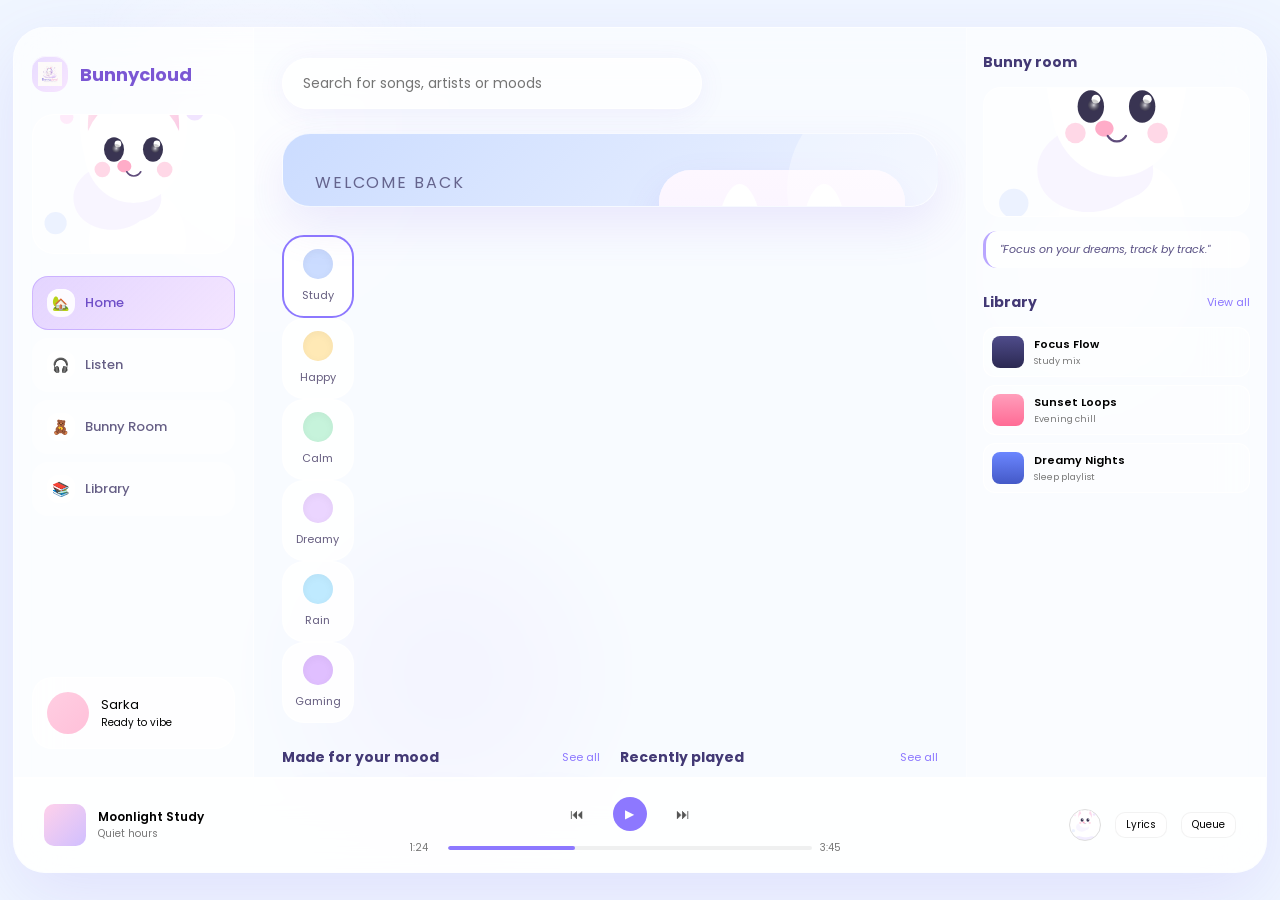
==== commit 06ea6166: "ai done" ====
--- a/pages/home.html
+++ b/pages/home.html
@@ -3,10 +3,11 @@
   <head>
     <meta charset="UTF-8" />
     <meta name="viewport" content="width=device-width, initial-scale=1.0" />
-    <title>Bunnycloud - Home</title>
+    <title>Bunnycloud - Domov</title>
+    <link rel="stylesheet" href="../css/intro.css" />
     <link rel="stylesheet" href="../css/home.css" />
     <link
-      href="https://fonts.googleapis.com/css2?family=Poppins:wght@400;500;600;700&display=swap"
+      href="https://fonts.googleapis.com/css2?family=Poppins:wght@300;400;500;600;700&display=swap"
       rel="stylesheet"
     />
   </head>
@@ -15,197 +16,199 @@
       <aside class="sidebar">
         <div class="brand">
           <div class="logo-svg">
-            <svg viewBox="0 0 100 100" width="30" height="30">
-              <path
-                d="M30,50 C20,50 15,30 25,15 C35,0 45,20 45,40 C45,20 55,0 65,15 C75,30 70,50 60,50 C75,50 85,65 80,80 C75,95 25,95 20,80 C15,65 25,50 30,50 Z"
-                fill="#b9a6ff"
-              />
-            </svg>
+            <img
+              src="../images/logo.png"
+              alt="Bunnycloud"
+              width="24"
+              height="24"
+            />
           </div>
           <h2>Bunnycloud</h2>
         </div>
+
         <div class="sidebar-bunny-card">
           <img
+            id="sidebarBunny"
             src="../images/bunny-base.svg"
-            alt="Bunny Profile"
-            id="sidebarBunny"
+            alt="Môj avatar"
           />
         </div>
-        <nav class="nav-menu">
+
+        <div class="nav-menu">
           <button class="nav-btn active">
-            <span class="nav-icon">🏠</span><span>Home</span></button
-          ><button class="nav-btn">
-            <span class="nav-icon">🔎</span><span>Search</span></button
-          ><button class="nav-btn">
-            <span class="nav-icon">📚</span><span>Library</span></button
-          ><button class="nav-btn">
-            <span class="nav-icon">💖</span><span>Favorites</span></button
-          ><button class="nav-btn">
-            <span class="nav-icon">🎧</span><span>Playlists</span></button
-          ><button class="nav-btn">
-            <span class="nav-icon">🌈</span><span>Bunny Moods</span></button
-          ><button class="nav-btn">
-            <span class="nav-icon">🎨</span><span>Bunny Studio</span></button
-          ><button class="nav-btn">
-            <span class="nav-icon">⬇️</span><span>Downloads</span></button
-          ><button class="nav-btn">
-            <span class="nav-icon">⚙️</span><span>Settings</span>
-          </button>
-        </nav>
+            <span class="nav-icon">🏡</span>
+            Home
+          </button>
+          <button class="nav-btn">
+            <span class="nav-icon">🎧</span>
+            Listen
+          </button>
+          <button class="nav-btn">
+            <span class="nav-icon">🧸</span>
+            Bunny Room
+          </button>
+          <button class="nav-btn">
+            <span class="nav-icon">📚</span>
+            Library
+          </button>
+        </div>
+
         <div class="sidebar-user-profile">
           <div class="user-avatar"></div>
           <div class="user-info">
-            <span class="username" id="userProfileName">Sarka</span
-            ><span class="user-status">Bunny Lover</span>
-            <div class="xp-container">
-              <div class="xp-bar" style="width: 72%"></div>
-            </div>
+            <div class="username" id="userProfileName">Sarka</div>
+            <div class="user-status">Ready to vibe</div>
           </div>
         </div>
       </aside>
+
       <main class="main-content">
         <div class="search-bar-container">
-          <input
-            type="text"
-            placeholder="Search for songs, albums, artists..."
-          />
-        </div>
+          <input type="text" placeholder="Search for songs, artists or moods" />
+        </div>
+
         <section class="hero-banner" id="mainHero">
           <div class="hero-text">
-            <p>Good evening,</p>
-            <h1 id="heroGreetingName">Sarka</h1>
-            <p class="subtext">Ready to discover something beautiful today?</p>
-            <button class="continue-btn">Continue Listening</button>
+            <p>Welcome back</p>
+            <h1>Hello, <span id="heroGreetingName">Sarka</span> 👋</h1>
+            <p class="subtext">
+              Your cozy corner is waiting. Pick a mood and let the music follow
+              you.
+            </p>
+            <button class="continue-btn">Continue</button>
           </div>
           <div class="hero-img-box">
             <img
+              id="heroBunny"
               src="../images/bunny-base.svg"
-              alt="Hero Bunny"
-              id="heroBunny"
+              alt="Bunny avatar"
             />
           </div>
         </section>
+
         <section class="moods-section">
-          <h3>How are you feeling?</h3>
-          <div class="moods-list">
+          <div class="mood-cards-row">
+            <button class="mood-card active" onclick="changeMood('study')">
+              <div class="mood-icon study"></div>
+              <p>Study</p>
+            </button>
             <button class="mood-card" onclick="changeMood('happy')">
               <div class="mood-icon happy"></div>
-              <p>Happy</p></button
-            ><button class="mood-card" onclick="changeMood('calm')">
+              <p>Happy</p>
+            </button>
+            <button class="mood-card" onclick="changeMood('calm')">
               <div class="mood-icon calm"></div>
-              <p>Calm</p></button
-            ><button class="mood-card" onclick="changeMood('dreamy')">
+              <p>Calm</p>
+            </button>
+            <button class="mood-card" onclick="changeMood('dreamy')">
               <div class="mood-icon dreamy"></div>
-              <p>Dreamy</p></button
-            ><button class="mood-card" onclick="changeMood('rain')">
+              <p>Dreamy</p>
+            </button>
+            <button class="mood-card" onclick="changeMood('rain')">
               <div class="mood-icon rain"></div>
-              <p>Rain</p></button
-            ><button class="mood-card active" onclick="changeMood('study')">
-              <div class="mood-icon study"></div>
-              <p>Study</p></button
-            ><button class="mood-card" onclick="changeMood('gaming')">
+              <p>Rain</p>
+            </button>
+            <button class="mood-card" onclick="changeMood('gaming')">
               <div class="mood-icon gaming"></div>
-              <p>Gaming</p></button
-            ><button class="mood-card" onclick="changeMood('love')">
-              <div class="mood-icon love"></div>
-              <p>Love</p></button
-            ><button class="mood-card" onclick="changeMood('sleep')">
-              <div class="mood-icon sleep"></div>
-              <p>Sleep</p></button
-            ><button class="mood-card more-btn">
-              <div class="mood-icon more"></div>
-              <p>More</p>
+              <p>Gaming</p>
             </button>
           </div>
         </section>
-        <div class="music-sections-grid">
-          <div class="grid-column">
+
+        <section class="music-sections-grid">
+          <div class="music-column">
             <div class="column-header">
               <h3>Made for your mood</h3>
               <span>See all</span>
             </div>
             <div class="song-cards-container" id="suggestedSongs"></div>
           </div>
-          <div class="grid-column">
+
+          <div class="music-column">
             <div class="column-header">
-              <h3>Recently Played</h3>
+              <h3>Recently played</h3>
               <span>See all</span>
             </div>
             <div class="recent-list">
               <div class="recent-row">
-                <div class="recent-cover p1"></div>
+                <div class="recent-cover c1"></div>
                 <div>
-                  <h4>Cloudy Days</h4>
-                  <p>Lo-fi Bunny</p>
+                  <h4>Midnight Drift</h4>
+                  <p>Lo-fi • 12 min</p>
                 </div>
               </div>
               <div class="recent-row">
-                <div class="recent-cover p2"></div>
+                <div class="recent-cover c2"></div>
                 <div>
-                  <h4>Pastel Dreams</h4>
-                  <p>Lo-fi Bunny</p>
+                  <h4>Sweet Afternoon</h4>
+                  <p>Chill • 8 min</p>
                 </div>
               </div>
               <div class="recent-row">
-                <div class="recent-cover p3"></div>
+                <div class="recent-cover c3"></div>
                 <div>
-                  <h4>Moonlight</h4>
-                  <p>Chillhop</p>
+                  <h4>Clouds & Coffee</h4>
+                  <p>Jazz • 9 min</p>
                 </div>
               </div>
             </div>
           </div>
-        </div>
+        </section>
       </main>
+
       <aside class="right-panel">
-        <h3>Bunny Room</h3>
+        <h3>Bunny room</h3>
         <div class="bunny-room-box">
-          <img src="../images/bunny-base.svg" alt="Bunny Room" id="roomBunny" />
-        </div>
+          <img id="roomBunny" src="../images/bunny-base.svg" alt="Bunny room" />
+        </div>
+
         <div class="quote-box">
-          <p id="moodQuote">"Take a break and enjoy your favorite song."</p>
-        </div>
+          <p id="moodQuote">"Focus on your dreams, track by track."</p>
+        </div>
+
         <div class="library-header">
-          <h3>Your Library</h3>
-          <span>+ New</span>
+          <h3>Library</h3>
+          <span>View all</span>
         </div>
         <div class="library-list">
           <div class="lib-row">
-            <div class="lib-icon l1"></div>
+            <div class="lib-icon c1"></div>
             <div>
-              <h4>Liked Songs</h4>
-              <p>128 songs</p>
+              <h4>Focus Flow</h4>
+              <p>Study mix</p>
             </div>
           </div>
           <div class="lib-row">
-            <div class="lib-icon l2"></div>
+            <div class="lib-icon c2"></div>
             <div>
-              <h4>My Songs</h4>
-              <p>64 songs</p>
+              <h4>Sunset Loops</h4>
+              <p>Evening chill</p>
             </div>
           </div>
           <div class="lib-row">
-            <div class="lib-icon l3"></div>
+            <div class="lib-icon c3"></div>
             <div>
-              <h4>Chill Playlist</h4>
-              <p>32 songs</p>
+              <h4>Dreamy Nights</h4>
+              <p>Sleep playlist</p>
             </div>
           </div>
         </div>
       </aside>
+
       <footer class="bottom-player">
         <div class="player-left">
           <div class="current-cover"></div>
           <div>
-            <h4 id="currentTrackTitle">Rainy Window</h4>
-            <p id="currentTrackArtist">Lo-fi Bunny</p>
-          </div>
-        </div>
+            <h4>Moonlight Study</h4>
+            <p>Quiet hours</p>
+          </div>
+        </div>
+
         <div class="player-center">
           <div class="player-buttons">
-            <button class="p-btn">⏮</button
-            ><button class="play-circle" id="mainPlayBtn">▶</button
-            ><button class="p-btn">⏭</button>
+            <button class="p-btn">⏮</button>
+            <button id="mainPlayBtn" class="play-circle">▶</button>
+            <button class="p-btn">⏭</button>
           </div>
           <div class="timeline-box">
             <span class="time-text" id="currentTime">1:24</span>
@@ -213,31 +216,23 @@
               <div
                 class="progress-bar-fill"
                 id="playerProgress"
-                style="width: 38%"
+                style="width: 35%"
               ></div>
             </div>
             <span class="time-text">3:45</span>
           </div>
         </div>
+
         <div class="player-right">
-          <button class="lyrics-btn">Lyrics</button
-          ><button class="queue-btn">Queue</button>
-          <div class="volume-box">
-            <span>Vol</span
-            ><input
-              type="range"
-              class="vol-slider"
-              min="0"
-              max="100"
-              value="80"
-            />
-          </div>
           <div class="mini-bunny-avatar">
-            <img src="../images/bunny-base.svg" alt="Mini Bunny" />
-          </div>
+            <img src="../images/bunny-base.svg" alt="Mini bunny" />
+          </div>
+          <button class="lyrics-btn">Lyrics</button>
+          <button class="queue-btn">Queue</button>
         </div>
       </footer>
     </div>
+
     <script src="../js/home.js"></script>
   </body>
 </html>
--- a/css/intro.css
+++ b/css/intro.css
@@ -0,0 +1,206 @@
+@import url("https://fonts.googleapis.com/css2?family=Poppins:wght@300;400;500;600;700&display=swap");
+
+* {
+  margin: 0;
+  padding: 0;
+  box-sizing: border-box;
+}
+
+body {
+  font-family: "Poppins", sans-serif;
+  overflow: hidden;
+  background: linear-gradient(135deg, #fff9fd, #f2f6ff);
+}
+
+/* 1. SPLASH SCREEN (Uvítacia obrazovka) */
+.splash-container {
+  position: fixed;
+  top: 0;
+  left: 0;
+  width: 100%;
+  height: 100vh;
+  background: #ffffff;
+  display: flex;
+  justify-content: center;
+  align-items: center;
+  z-index: 9999;
+  transition:
+    opacity 0.8s ease,
+    visibility 0.8s ease; /* Plynulejšie zmiznutie */
+}
+
+.splash-logo-wrapper {
+  text-align: center;
+  animation: zoomAndFadeIn 1.5s ease-in-out forwards;
+}
+
+/* Tvoje zväčšené logo na úvodnej obrazovke */
+.bunny-logo-img {
+  width: 320px; /* Tu sme ho zväčšili z 180px na 320px */
+  height: auto;
+  border-radius: 35px;
+  margin-bottom: 25px;
+  box-shadow: 0 20px 50px rgba(142, 121, 255, 0.12);
+}
+
+.splash-title {
+  font-size: 42px;
+  font-weight: 700;
+  color: #8e79ff;
+  letter-spacing: -1px;
+}
+
+/* 2. INTRO (Hlavná obrazovka po načítaní) */
+.intro {
+  width: 100%;
+  height: 100vh;
+  display: flex;
+  justify-content: center;
+  align-items: center;
+  position: relative;
+  transition: opacity 0.8s ease;
+}
+
+/* Rozmazané pastelové kruhy na pozadí */
+.intro::before {
+  content: "";
+  position: absolute;
+  width: 420px;
+  height: 420px;
+  background: #d9c8ff;
+  border-radius: 50%;
+  filter: blur(120px);
+  top: -120px;
+  left: -120px;
+  animation: float1 12s ease-in-out infinite;
+}
+
+.intro::after {
+  content: "";
+  position: absolute;
+  width: 350px;
+  height: 350px;
+  background: #cde9ff;
+  border-radius: 50%;
+  filter: blur(120px);
+  bottom: -80px;
+  right: -80px;
+  animation: float2 10s ease-in-out infinite;
+}
+
+/* Biela karta v strede */
+.intro-content {
+  position: relative;
+  z-index: 2;
+  width: 470px;
+  padding: 45px;
+  border-radius: 35px;
+  background: rgba(255, 255, 255, 0.65);
+  backdrop-filter: blur(30px);
+  -webkit-backdrop-filter: blur(30px);
+  border: 1.5px solid rgba(255, 255, 255, 0.6);
+  box-shadow: 0 20px 60px rgba(142, 121, 255, 0.12), inset 0 1px 0 rgba(255, 255, 255, 0.6);
+  text-align: center;
+  animation: fadeUp 1.1s ease;
+  transition: all 0.3s ease;
+}
+
+/* Tvoje logo na bielej karte - tiež zväčšené */
+.intro-logo-img {
+  width: 140px; /* Tu sme ho zväčšili z 90px na 140px */
+  height: auto;
+  border-radius: 20px;
+  margin-bottom: 20px;
+  box-shadow: 0 10px 25px rgba(142, 121, 255, 0.1);
+}
+
+.logo {
+  font-size: 48px;
+  font-weight: 700;
+  color: #8e79ff;
+  letter-spacing: -2px;
+}
+
+.subtitle {
+  margin-top: 10px;
+  color: #555;
+  font-size: 18px;
+  line-height: 1.6;
+}
+
+#startButton {
+  margin-top: 35px;
+  width: 100%;
+  height: 58px;
+  border: none;
+  border-radius: 18px;
+  background: #8e79ff;
+  color: white;
+  font-size: 18px;
+  font-weight: 600;
+  cursor: pointer;
+  transition: 0.35s;
+}
+
+#startButton:hover {
+  transform: translateY(-4px);
+  box-shadow: 0 15px 35px rgba(142, 121, 255, 0.35);
+}
+
+/* Pomocné triedy pre JavaScript prechody */
+.hidden {
+  opacity: 0;
+  visibility: hidden;
+  pointer-events: none;
+}
+
+/* ANIMÁCIE */
+@keyframes fadeUp {
+  from {
+    opacity: 0;
+    transform: translateY(40px);
+  }
+  to {
+    opacity: 1;
+    transform: translateY(0);
+  }
+}
+
+@keyframes zoomAndFadeIn {
+  0% {
+    opacity: 0;
+    transform: scale(0.85);
+  }
+  50% {
+    opacity: 1;
+    transform: scale(1);
+  }
+  100% {
+    opacity: 1;
+    transform: scale(1.02);
+  }
+}
+
+@keyframes float1 {
+  0% {
+    transform: translate(0, 0);
+  }
+  50% {
+    transform: translate(40px, 30px);
+  }
+  100% {
+    transform: translate(0, 0);
+  }
+}
+
+@keyframes float2 {
+  0% {
+    transform: translate(0, 0);
+  }
+  50% {
+    transform: translate(-35px, -25px);
+  }
+  100% {
+    transform: translate(0, 0);
+  }
+}
--- a/css/home.css
+++ b/css/home.css
@@ -272,78 +272,102 @@
 }
 
 .mood-card {
-  background: rgba(255, 255, 255, 0.7);
-  border: 1px solid rgba(255, 255, 255, 0.85);
+  background: rgba(255, 255, 255, 0.84);
+  border: 1px solid rgba(255, 255, 255, 0.9);
   padding: 12px 10px;
-  min-width: 80px;
-  border-radius: 18px;
+  min-width: 72px;
+  border-radius: 22px;
   display: flex;
   flex-direction: column;
   align-items: center;
   justify-content: center;
   gap: 8px;
   cursor: pointer;
+  transition:
+    transform 0.25s ease,
+    box-shadow 0.25s ease;
+}
+
+.mood-card:hover {
+  transform: translateY(-2px);
+  box-shadow: 0 14px 30px rgba(129, 102, 232, 0.12);
 }
 
 .mood-card p {
   font-size: 11px;
-  color: #585070;
+  color: #675f81;
+  margin: 0;
 }
 
 .mood-icon {
-  width: 28px;
-  height: 28px;
+  width: 30px;
+  height: 30px;
   border-radius: 50%;
+  box-shadow: inset 0 2px 8px rgba(0, 0, 0, 0.04);
 }
 
 .mood-card.active {
   border-color: #b091ff;
-  background: rgba(245, 237, 255, 0.95);
+  background: rgba(245, 237, 255, 0.98);
 }
 
 .music-sections-grid {
   display: grid;
-  grid-template-columns: 1fr 1fr;
+  grid-template-columns: 1.05fr 0.95fr;
   gap: 22px;
 }
 
 .column-header h3 {
-  font-size: 14px;
+  font-size: 15px;
   color: #3b315f;
 }
 
 .column-header span {
   font-size: 12px;
   color: #7d62e6;
+  cursor: pointer;
 }
 
 .song-cards-container {
   display: grid;
   grid-template-columns: repeat(2, minmax(0, 1fr));
-  gap: 14px;
+  gap: 16px;
 }
 
 .s-card {
-  background: rgba(255, 255, 255, 0.6);
-  padding: 14px;
-  border-radius: 20px;
-  border: 1px solid rgba(255, 255, 255, 0.75);
-  box-shadow: 0 10px 30px rgba(138, 103, 238, 0.08);
+  position: relative;
+  background: rgba(255, 255, 255, 0.75);
+  padding: 18px;
+  border-radius: 24px;
+  border: 1px solid rgba(255, 255, 255, 0.85);
+  box-shadow: 0 18px 32px rgba(138, 103, 238, 0.08);
+  overflow: hidden;
+}
+
+.s-card::after {
+  content: "";
+  position: absolute;
+  right: -20px;
+  top: -20px;
+  width: 100px;
+  height: 100px;
+  background: rgba(255, 255, 255, 0.35);
+  border-radius: 50%;
 }
 
 .s-cover {
-  height: 96px;
-  border-radius: 20px;
-  margin-bottom: 12px;
+  height: 118px;
+  border-radius: 22px;
+  margin-bottom: 14px;
 }
 
 .s-card h4 {
-  font-size: 13px;
-  margin-bottom: 6px;
+  font-size: 14px;
+  margin-bottom: 4px;
 }
 
 .s-card p {
-  font-size: 11px;
+  font-size: 12px;
   color: #6a5d82;
 }
 
@@ -824,20 +848,32 @@
 /* Kontajner pre 4 karty vedľa seba s flexwrapom alebo mini gridom */
 .song-cards-container {
   display: grid;
-  grid-template-columns: repeat(2, 1fr);
-  gap: 12px;
+  grid-template-columns: repeat(3, minmax(0, 1fr));
+  gap: 16px;
 }
 
 .s-card {
-  background: rgba(255, 255, 255, 0.5);
-  padding: 10px;
-  border-radius: 16px;
-  border: 1px solid rgba(255, 255, 255, 0.6);
-}
+  background: rgba(255, 255, 255, 0.78);
+  padding: 16px;
+  border-radius: 24px;
+  border: 1px solid rgba(255, 255, 255, 0.82);
+  box-shadow: 0 18px 32px rgba(141, 120, 255, 0.08);
+}
+
 .s-cover {
-  height: 85px;
-  border-radius: 12px;
-  margin-bottom: 6px;
+  height: 110px;
+  border-radius: 20px;
+  margin-bottom: 14px;
+}
+
+.s-card h4 {
+  font-size: 13px;
+  margin-bottom: 8px;
+}
+
+.s-card p {
+  font-size: 12px;
+  color: #675f88;
 }
 .s-card h4 {
   font-size: 12px;
@@ -992,12 +1028,118 @@
 /* SPODNÝ PREHRÁVAČ */
 .bottom-player {
   grid-column: 1 / -1;
-  background: rgba(255, 255, 255, 0.5);
-  border-top: 1px solid rgba(255, 255, 255, 0.4);
+  background: rgba(255, 255, 255, 0.8);
+  border-top: 1px solid rgba(255, 255, 255, 0.88);
   display: flex;
   align-items: center;
   justify-content: space-between;
-  padding: 0 24px;
+  padding: 18px 30px;
+  box-shadow: inset 0 1px 0 rgba(255, 255, 255, 0.9);
+}
+
+.player-left {
+  display: flex;
+  align-items: center;
+  gap: 14px;
+  width: 250px;
+}
+
+.current-cover {
+  width: 48px;
+  height: 48px;
+  border-radius: 18px;
+  background: linear-gradient(135deg, #ffd7ef, #d9c4ff);
+}
+
+.player-center {
+  display: flex;
+  flex-direction: column;
+  align-items: center;
+  gap: 10px;
+  flex-grow: 1;
+  max-width: 520px;
+}
+
+.player-buttons {
+  display: flex;
+  align-items: center;
+  gap: 18px;
+}
+
+.p-btn {
+  background: rgba(255, 255, 255, 0.82);
+  border: none;
+  cursor: pointer;
+  font-size: 16px;
+  width: 40px;
+  height: 40px;
+  border-radius: 50%;
+  color: #5a5080;
+  transition: transform 0.2s ease;
+}
+
+.p-btn:hover {
+  transform: scale(1.05);
+}
+
+.play-circle {
+  background: #7d5ef5;
+  color: white;
+  width: 46px;
+  height: 46px;
+  border-radius: 50%;
+  border: none;
+  display: grid;
+  place-items: center;
+  font-size: 16px;
+  cursor: pointer;
+}
+
+.timeline-box {
+  display: flex;
+  align-items: center;
+  gap: 10px;
+  width: 100%;
+}
+
+.progress-bar-bg {
+  flex-grow: 1;
+  height: 5px;
+  background: rgba(145, 104, 255, 0.16);
+  border-radius: 999px;
+}
+
+.progress-bar-fill {
+  height: 100%;
+  background: linear-gradient(135deg, #8d78ff, #b592ff);
+  border-radius: 999px;
+}
+
+.player-right {
+  display: flex;
+  align-items: center;
+  gap: 14px;
+  width: 280px;
+  justify-content: flex-end;
+}
+
+.lyrics-btn,
+.queue-btn {
+  background: rgba(255, 255, 255, 0.78);
+  border: 1px solid rgba(255, 255, 255, 0.88);
+  padding: 8px 14px;
+  border-radius: 16px;
+  font-size: 11px;
+  cursor: pointer;
+}
+
+.mini-bunny-avatar {
+  width: 38px;
+  height: 38px;
+  border-radius: 14px;
+  overflow: hidden;
+  background: white;
+  border: 1px solid rgba(255, 255, 255, 0.86);
 }
 
 .player-left {
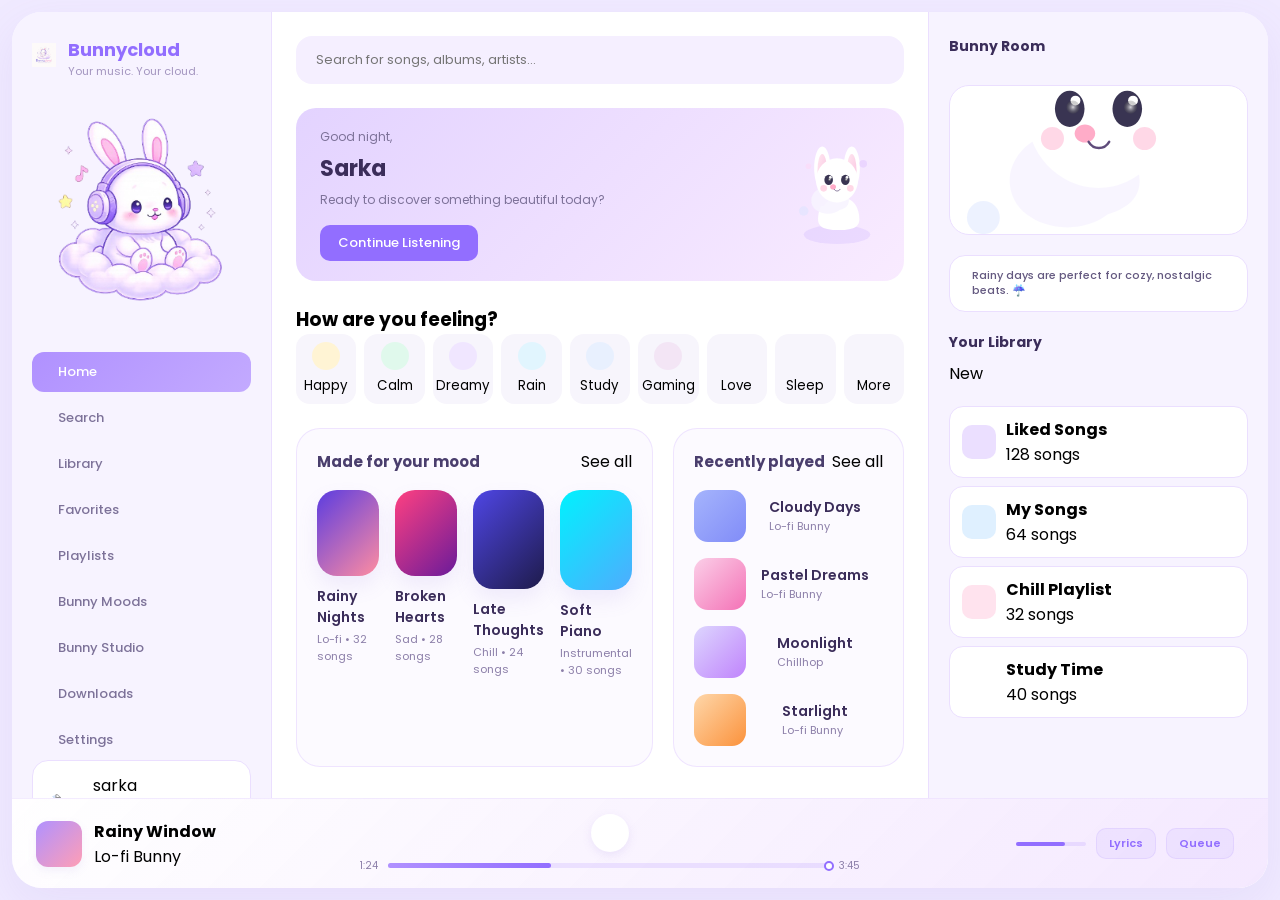
==== commit 638f7c77: "add" ====
--- a/pages/home.html
+++ b/pages/home.html
@@ -10,6 +10,7 @@
       href="https://fonts.googleapis.com/css2?family=Poppins:wght@300;400;500;600;700&display=swap"
       rel="stylesheet"
     />
+    <script src="https://unpkg.com/lucide@latest"></script>
   </head>
   <body>
     <div class="app-container">
@@ -23,59 +24,98 @@
               height="24"
             />
           </div>
-          <h2>Bunnycloud</h2>
+          <div class="brand-text">
+            <h2>Bunnycloud</h2>
+            <p>Your music. Your cloud.</p>
+          </div>
         </div>
 
         <div class="sidebar-bunny-card">
           <img
-            id="sidebarBunny"
-            src="../images/bunny-base.svg"
+            id="sidebarBunnyCustom"
+            class="sidebar-bunny-card-replacement"
+            src="../images/logo-bunny.png"
             alt="Môj avatar"
           />
         </div>
 
         <div class="nav-menu">
           <button class="nav-btn active">
-            <span class="nav-icon">🏡</span>
+            <i data-lucide="home"></i>
             Home
           </button>
           <button class="nav-btn">
-            <span class="nav-icon">🎧</span>
-            Listen
-          </button>
-          <button class="nav-btn">
-            <span class="nav-icon">🧸</span>
-            Bunny Room
-          </button>
-          <button class="nav-btn">
-            <span class="nav-icon">📚</span>
+            <i data-lucide="search"></i>
+            Search
+          </button>
+          <button class="nav-btn">
+            <i data-lucide="library"></i>
             Library
           </button>
+          <button class="nav-btn">
+            <i data-lucide="heart"></i>
+            Favorites
+          </button>
+          <button class="nav-btn">
+            <i data-lucide="music"></i>
+            Playlists
+          </button>
+          <button class="nav-btn">
+            <i data-lucide="smile"></i>
+            Bunny Moods
+          </button>
+          <button class="nav-btn">
+            <i data-lucide="sparkles"></i>
+            Bunny Studio
+          </button>
+          <button class="nav-btn">
+            <i data-lucide="download"></i>
+            Downloads
+          </button>
+          <button class="nav-btn">
+            <i data-lucide="settings"></i>
+            Settings
+          </button>
         </div>
 
         <div class="sidebar-user-profile">
-          <div class="user-avatar"></div>
+          <div class="user-avatar">
+            <img src="../images/user-avatar.jpg" alt="Sarka" />
+          </div>
           <div class="user-info">
-            <div class="username" id="userProfileName">Sarka</div>
-            <div class="user-status">Ready to vibe</div>
+            <div class="username-wrapper">
+              <span class="username" id="userProfileName">sarka</span>
+              <i data-lucide="heart" class="heart-mini-icon"></i>
+            </div>
+            <div class="user-status">Bunny Lover</div>
+            <div class="status-bar-container">
+              <div class="status-bar-fill" style="width: 72%"></div>
+              <span class="status-percent">72%</span>
+            </div>
           </div>
         </div>
       </aside>
 
       <main class="main-content">
-        <div class="search-bar-container">
-          <input type="text" placeholder="Search for songs, artists or moods" />
-        </div>
+        <header class="main-header">
+          <div class="search-bar-container">
+            <i data-lucide="search" class="search-icon"></i>
+            <input
+              type="text"
+              placeholder="Search for songs, albums, artists..."
+            />
+          </div>
+        </header>
 
         <section class="hero-banner" id="mainHero">
           <div class="hero-text">
-            <p>Welcome back</p>
-            <h1>Hello, <span id="heroGreetingName">Sarka</span> 👋</h1>
-            <p class="subtext">
-              Your cozy corner is waiting. Pick a mood and let the music follow
-              you.
-            </p>
-            <button class="continue-btn">Continue</button>
+            <p>Good evening,</p>
+            <h1>Sarka <i data-lucide="heart" class="hero-heart"></i></h1>
+            <p class="subtext">Ready to discover something beautiful today?</p>
+            <button class="continue-btn">
+              <i data-lucide="play" class="btn-icon-play"></i> Continue
+              Listening
+            </button>
           </div>
           <div class="hero-img-box">
             <img
@@ -87,30 +127,52 @@
         </section>
 
         <section class="moods-section">
+          <div class="section-title-with-sparkle">
+            <h3>How are you feeling?</h3>
+            <i data-lucide="sparkles" class="title-sparkle"></i>
+          </div>
           <div class="mood-cards-row">
-            <button class="mood-card active" onclick="changeMood('study')">
-              <div class="mood-icon study"></div>
+            <button class="mood-card" onclick="changeMood('happy')">
+              <div class="mood-icon happy"><i data-lucide="sun"></i></div>
+              <p>Happy</p>
+            </button>
+            <button class="mood-card" onclick="changeMood('calm')">
+              <div class="mood-icon calm"><i data-lucide="leaf"></i></div>
+              <p>Calm</p>
+            </button>
+            <button class="mood-card" onclick="changeMood('dreamy')">
+              <div class="mood-icon dreamy">
+                <i data-lucide="cloud-moon"></i>
+              </div>
+              <p>Dreamy</p>
+            </button>
+            <button class="mood-card active" onclick="changeMood('rain')">
+              <div class="mood-icon rain"><i data-lucide="cloud-rain"></i></div>
+              <p>Rain</p>
+            </button>
+            <button class="mood-card" onclick="changeMood('study')">
+              <div class="mood-icon study"><i data-lucide="book-open"></i></div>
               <p>Study</p>
             </button>
-            <button class="mood-card" onclick="changeMood('happy')">
-              <div class="mood-icon happy"></div>
-              <p>Happy</p>
-            </button>
-            <button class="mood-card" onclick="changeMood('calm')">
-              <div class="mood-icon calm"></div>
-              <p>Calm</p>
-            </button>
-            <button class="mood-card" onclick="changeMood('dreamy')">
-              <div class="mood-icon dreamy"></div>
-              <p>Dreamy</p>
-            </button>
-            <button class="mood-card" onclick="changeMood('rain')">
-              <div class="mood-icon rain"></div>
-              <p>Rain</p>
-            </button>
             <button class="mood-card" onclick="changeMood('gaming')">
-              <div class="mood-icon gaming"></div>
+              <div class="mood-icon gaming">
+                <i data-lucide="gamepad-2"></i>
+              </div>
               <p>Gaming</p>
+            </button>
+            <button class="mood-card" onclick="changeMood('love')">
+              <div class="mood-icon love"><i data-lucide="heart"></i></div>
+              <p>Love</p>
+            </button>
+            <button class="mood-card" onclick="changeMood('sleep')">
+              <div class="mood-icon sleep"><i data-lucide="moon"></i></div>
+              <p>Sleep</p>
+            </button>
+            <button class="mood-card more-card">
+              <div class="mood-icon more">
+                <i data-lucide="more-horizontal"></i>
+              </div>
+              <p>More</p>
             </button>
           </div>
         </section>
@@ -132,24 +194,35 @@
             <div class="recent-list">
               <div class="recent-row">
                 <div class="recent-cover c1"></div>
-                <div>
-                  <h4>Midnight Drift</h4>
-                  <p>Lo-fi • 12 min</p>
+                <div class="recent-info">
+                  <h4>Cloudy Days</h4>
+                  <p>Lo-fi Bunny</p>
                 </div>
+                <i data-lucide="heart" class="row-heart-icon active"></i>
               </div>
               <div class="recent-row">
                 <div class="recent-cover c2"></div>
-                <div>
-                  <h4>Sweet Afternoon</h4>
-                  <p>Chill • 8 min</p>
+                <div class="recent-info">
+                  <h4>Pastel Dreams</h4>
+                  <p>Lo-fi Bunny</p>
                 </div>
+                <i data-lucide="heart" class="row-heart-icon"></i>
               </div>
               <div class="recent-row">
                 <div class="recent-cover c3"></div>
-                <div>
-                  <h4>Clouds & Coffee</h4>
-                  <p>Jazz • 9 min</p>
+                <div class="recent-info">
+                  <h4>Moonlight</h4>
+                  <p>Chillhop</p>
                 </div>
+                <i data-lucide="heart" class="row-heart-icon"></i>
+              </div>
+              <div class="recent-row">
+                <div class="recent-cover c4"></div>
+                <div class="recent-info">
+                  <h4>Starlight</h4>
+                  <p>Lo-fi Bunny</p>
+                </div>
+                <i data-lucide="heart" class="row-heart-icon"></i>
               </div>
             </div>
           </div>
@@ -157,40 +230,55 @@
       </main>
 
       <aside class="right-panel">
-        <h3>Bunny room</h3>
+        <div class="panel-header-row">
+          <h3>Bunny Room</h3>
+          <i data-lucide="more-horizontal" class="more-dots"></i>
+        </div>
         <div class="bunny-room-box">
           <img id="roomBunny" src="../images/bunny-base.svg" alt="Bunny room" />
         </div>
 
         <div class="quote-box">
-          <p id="moodQuote">"Focus on your dreams, track by track."</p>
+          <i data-lucide="quote" class="quote-icon"></i>
+          <p id="moodQuote">Take a break and enjoy your favorite song.</p>
         </div>
 
         <div class="library-header">
-          <h3>Library</h3>
-          <span>View all</span>
+          <h3>Your Library</h3>
+          <span class="new-playlist-btn"><i data-lucide="plus"></i> New</span>
         </div>
         <div class="library-list">
           <div class="lib-row">
-            <div class="lib-icon c1"></div>
-            <div>
-              <h4>Focus Flow</h4>
-              <p>Study mix</p>
-            </div>
+            <div class="lib-icon item-purple"><i data-lucide="heart"></i></div>
+            <div class="lib-info">
+              <h4>Liked Songs</h4>
+              <p>128 songs</p>
+            </div>
+            <i data-lucide="more-horizontal" class="row-dots"></i>
           </div>
           <div class="lib-row">
-            <div class="lib-icon c2"></div>
-            <div>
-              <h4>Sunset Loops</h4>
-              <p>Evening chill</p>
-            </div>
+            <div class="lib-icon item-blue"><i data-lucide="music"></i></div>
+            <div class="lib-info">
+              <h4>My Songs</h4>
+              <p>64 songs</p>
+            </div>
+            <i data-lucide="more-horizontal" class="row-dots"></i>
           </div>
           <div class="lib-row">
-            <div class="lib-icon c3"></div>
-            <div>
-              <h4>Dreamy Nights</h4>
-              <p>Sleep playlist</p>
-            </div>
+            <div class="lib-icon item-pink"><i data-lucide="layers"></i></div>
+            <div class="lib-info">
+              <h4>Chill Playlist</h4>
+              <p>32 songs</p>
+            </div>
+            <i data-lucide="more-horizontal" class="row-dots"></i>
+          </div>
+          <div class="lib-row">
+            <div class="lib-icon item-violet"><i data-lucide="coffee"></i></div>
+            <div class="lib-info">
+              <h4>Study Time</h4>
+              <p>40 songs</p>
+            </div>
+            <i data-lucide="more-horizontal" class="row-dots"></i>
           </div>
         </div>
       </aside>
@@ -198,17 +286,27 @@
       <footer class="bottom-player">
         <div class="player-left">
           <div class="current-cover"></div>
-          <div>
-            <h4>Moonlight Study</h4>
-            <p>Quiet hours</p>
+          <div class="current-track-info">
+            <h4>
+              Rainy Window <i data-lucide="heart" class="track-heart"></i>
+            </h4>
+            <p>Lo-fi Bunny</p>
           </div>
         </div>
 
         <div class="player-center">
           <div class="player-buttons">
-            <button class="p-btn">⏮</button>
-            <button id="mainPlayBtn" class="play-circle">▶</button>
-            <button class="p-btn">⏭</button>
+            <button class="p-control-btn"><i data-lucide="shuffle"></i></button>
+            <button class="p-control-btn">
+              <i data-lucide="skip-back"></i>
+            </button>
+            <button id="mainPlayBtn" class="play-circle">
+              <i data-lucide="pause"></i>
+            </button>
+            <button class="p-control-btn">
+              <i data-lucide="skip-forward"></i>
+            </button>
+            <button class="p-control-btn"><i data-lucide="repeat"></i></button>
           </div>
           <div class="timeline-box">
             <span class="time-text" id="currentTime">1:24</span>
@@ -216,23 +314,37 @@
               <div
                 class="progress-bar-fill"
                 id="playerProgress"
-                style="width: 35%"
-              ></div>
+                style="width: 37%"
+              >
+                <div class="progress-dot"></div>
+              </div>
             </div>
             <span class="time-text">3:45</span>
           </div>
         </div>
 
         <div class="player-right">
+          <i data-lucide="volume-2" class="vol-icon"></i>
+          <div class="volume-bar-bg">
+            <div class="volume-bar-fill" style="width: 70%"></div>
+          </div>
+          <button class="player-action-btn">
+            <i data-lucide="file-text"></i> Lyrics
+          </button>
+          <button class="player-action-btn">
+            <i data-lucide="list-music"></i> Queue
+          </button>
           <div class="mini-bunny-avatar">
             <img src="../images/bunny-base.svg" alt="Mini bunny" />
           </div>
-          <button class="lyrics-btn">Lyrics</button>
-          <button class="queue-btn">Queue</button>
         </div>
       </footer>
     </div>
 
     <script src="../js/home.js"></script>
+    <script>
+      // Spracovanie ikon z registrov do HTML
+      lucide.createIcons();
+    </script>
   </body>
 </html>
--- a/css/home.css
+++ b/css/home.css
@@ -5,1274 +5,803 @@
   font-family: "Poppins", sans-serif;
 }
 
+html,
 body {
-  min-height: 100vh;
-  background:
-    radial-gradient(
-      circle at top left,
-      rgba(179, 142, 255, 0.22),
-      transparent 28%
-    ),
-    radial-gradient(
-      circle at bottom right,
-      rgba(255, 191, 231, 0.22),
-      transparent 24%
-    ),
-    linear-gradient(180deg, #f9f6ff 0%, #eae3ff 100%);
+  height: 100vh;
+  width: 100vw;
+  overflow: hidden;
+  background: #f0eaff;
   display: flex;
   justify-content: center;
   align-items: center;
+}
+
+.app-container {
+  width: calc(100vw - 24px);
+  height: calc(100vh - 24px);
+  max-height: calc(100vh - 24px);
+  display: grid;
+  grid-template-columns: 260px 1fr 340px;
+  grid-template-rows: 1fr 90px;
+  background: #fdfbff;
+  border-radius: 30px;
+  box-shadow: 0 15px 45px rgba(145, 120, 220, 0.1);
   overflow: hidden;
-}
-
-body::before {
-  content: "";
-  position: fixed;
-  inset: 0;
-  background-image:
-    radial-gradient(
-      circle at 20% 15%,
-      rgba(255, 255, 255, 0.7) 0%,
-      transparent 16%
-    ),
-    radial-gradient(
-      circle at 85% 30%,
-      rgba(255, 255, 255, 0.55) 0%,
-      transparent 14%
-    ),
-    radial-gradient(
-      circle at 35% 75%,
-      rgba(200, 190, 255, 0.3) 0%,
-      transparent 18%
-    );
-  pointer-events: none;
-}
-
-.app-container {
-  display: grid;
-  grid-template-columns: 240px 1fr 300px;
-  grid-template-rows: 1fr 95px;
-  width: min(98vw, 1400px);
-  height: min(94vh, 930px);
-  background: rgba(255, 255, 255, 0.55);
-  backdrop-filter: blur(28px);
-  -webkit-backdrop-filter: blur(28px);
-  border: 1px solid rgba(255, 255, 255, 0.64);
-  border-radius: 32px;
-  box-shadow: 0 24px 70px rgba(128, 104, 238, 0.14);
-  overflow: hidden;
-}
-
+  position: relative;
+}
+
+/* JEMNÝ FIALOVÝ SCROLLBAR PRE SCROLLOVATEĽNÉ ČASTI */
+.main-content::-webkit-scrollbar,
+.sidebar::-webkit-scrollbar,
+.right-panel::-webkit-scrollbar {
+  width: 6px;
+}
+
+.main-content::-webkit-scrollbar-track,
+.sidebar::-webkit-scrollbar-track,
+.right-panel::-webkit-scrollbar-track {
+  background: transparent;
+}
+
+.main-content::-webkit-scrollbar-thumb,
+.sidebar::-webkit-scrollbar-thumb,
+.right-panel::-webkit-scrollbar-thumb {
+  background: #ebdfff;
+  border-radius: 10px;
+}
+
+.main-content::-webkit-scrollbar-thumb:hover,
+.sidebar::-webkit-scrollbar-thumb:hover,
+.right-panel::-webkit-scrollbar-thumb:hover {
+  background: #c3aaff;
+}
+
+/* ĽAVÝ PANEL (SIDEBAR) - OPRAVENÝ */
 .sidebar {
-  background: rgba(255, 255, 255, 0.35);
-  border-right: 1px solid rgba(255, 255, 255, 0.62);
-  padding: 28px 18px;
-  display: flex;
-  flex-direction: column;
-  gap: 22px;
+  grid-row: 1;
+  grid-column: 1;
+  padding: 24px 20px;
+  display: flex;
+  flex-direction: column;
+  background: #f7f3ff;
+  border-right: 1px solid #ebdfff;
+  overflow-y: auto;
+  height: 100%;
 }
 
 .brand {
   display: flex;
   align-items: center;
   gap: 12px;
-  color: #7b57d4;
-}
-
-.brand h2 {
+  flex-shrink: 0;
+  margin-bottom: 10px; /* Jemný odstup od loga */
+}
+
+.brand-text h2 {
   font-size: 18px;
   font-weight: 700;
-}
-
-.logo-svg {
-  width: 36px;
-  height: 36px;
-  border-radius: 14px;
-  background: linear-gradient(135deg, #e8dcff, #f7e5ff);
-  display: grid;
-  place-items: center;
-  box-shadow: inset 0 1px 0 rgba(255, 255, 255, 0.7);
-}
-
+  color: #926eff;
+}
+
+.brand-text p {
+  font-size: 11px;
+  color: #a496c0;
+}
+
+/* KARTA PRE VEĽKÉHO ZAJAČIKA BEZ BIELEHO POZADIA */
 .sidebar-bunny-card {
   width: 100%;
-  height: 140px;
-  background: rgba(255, 255, 255, 0.55);
-  border-radius: 22px;
-  overflow: hidden;
-  border: 1px solid rgba(255, 255, 255, 0.72);
-}
-
-.sidebar-bunny-card img {
-  width: 100%;
-  height: 100%;
-  object-fit: cover;
+  display: flex;
+  justify-content: center;
+  align-items: center;
+  flex-shrink: 0;
+  background: transparent !important; /* Odstránené biele pozadie */
+  border: none !important; /* Odstránený rámček */
+  margin: 10px 0 !important; /* Správne zarovnanie výšky */
+}
+
+/* Samotný zväčšený zajačik */
+.sidebar-bunny-card-replacement {
+  width: 100% !important;
+  max-width: 155px !important;
+  height: auto !important;
+  display: block;
+  margin: 0 auto !important;
+
+  /* TENTO RIADOK HO ZVÄČŠÍ O 30% */
+  transform: scale(1.3) !important;
+
+  /* Ak by zväčšením zasahoval príliš nízko, posunieme ho jemne hore */
+  transform-origin: center center;
 }
 
 .nav-menu {
   display: flex;
   flex-direction: column;
-  gap: 8px;
-  flex-grow: 1;
+  gap: 6px;
+  flex-shrink: 0;
+  margin-top: 10px;
 }
 
 .nav-btn {
   display: flex;
   align-items: center;
-  gap: 10px;
-  background: rgba(255, 255, 255, 0.55);
-  border: 1px solid transparent;
-  padding: 12px 14px;
+  gap: 12px;
+  padding: 10px 14px;
+  border-radius: 12px;
+  border: none;
+  cursor: pointer;
+  background: transparent;
+  color: #7d7299;
   font-size: 13px;
   font-weight: 500;
-  color: #665f86;
+  text-align: left;
+  transition: all 0.2s ease;
+}
+
+.nav-btn:hover,
+.nav-btn.active {
+  color: #ffffff;
+  background: linear-gradient(135deg, #b091ff, #c3aaff);
+}
+
+/* PROFIL SARKA - POSUNUTÝ PEKNE NA SVOJE MIESTO */
+.sidebar-user-profile {
+  display: flex;
+  align-items: center;
+  gap: 12px;
+  padding: 12px;
   border-radius: 16px;
-  cursor: pointer;
-  transition: all 0.25s ease;
-}
-
-.nav-btn .nav-icon {
-  width: 28px;
-  height: 28px;
-  display: grid;
-  place-items: center;
-  border-radius: 12px;
-  background: rgba(255, 255, 255, 0.9);
-  box-shadow: inset 0 1px 0 rgba(255, 255, 255, 0.8);
-  font-size: 14px;
-}
-
-.nav-btn.active,
-.nav-btn:hover {
-  background: linear-gradient(
-    135deg,
-    rgba(221, 202, 255, 0.8),
-    rgba(243, 228, 255, 0.95)
-  );
-  border-color: rgba(176, 139, 255, 0.5);
-  color: #6f4fc8;
-}
-
-.sidebar-user-profile {
-  display: flex;
-  align-items: center;
-  gap: 12px;
-  background: rgba(255, 255, 255, 0.65);
-  padding: 14px;
-  border-radius: 20px;
-  border: 1px solid rgba(255, 255, 255, 0.7);
+  background: #ffffff;
+  border: 1px solid #ebdfff;
+  margin-top: auto; /* Toto ho automaticky drží na spodku bočného panela */
+  flex-shrink: 0;
 }
 
 .user-avatar {
-  width: 42px;
-  height: 42px;
-  border-radius: 50%;
-  background: linear-gradient(135deg, #ffcee2, #ffc0d9);
-}
-
-.user-info .username {
-  font-size: 13px;
-}
-
-.user-info .user-status {
-  font-size: 10px;
-}
-
-.main-content {
-  padding: 30px 28px;
-  overflow-y: auto;
-  display: flex;
-  flex-direction: column;
-  gap: 24px;
-}
-
-.search-bar-container input {
-  width: min(100%, 420px);
-  background: rgba(255, 255, 255, 0.72);
-  border: 1px solid rgba(255, 255, 255, 0.88);
-  padding: 14px 20px;
-  border-radius: 999px;
-  outline: none;
-  font-size: 14px;
-  color: #4f4588;
-  box-shadow: 0 4px 28px rgba(110, 84, 235, 0.08);
-}
-
-.hero-banner {
-  background: linear-gradient(135deg, #ece0ff 0%, #f9efec 100%);
-  border-radius: 28px;
-  padding: 36px 32px;
-  display: grid;
-  grid-template-columns: 1.3fr 1fr;
-  gap: 24px;
-  color: #372f5d;
-  position: relative;
-  overflow: hidden;
-  border: 1px solid rgba(255, 255, 255, 0.75);
-  box-shadow: 0 18px 45px rgba(143, 113, 231, 0.14);
-}
-
-.hero-banner::before {
-  content: "";
-  position: absolute;
-  width: 210px;
-  height: 210px;
-  background: rgba(255, 255, 255, 0.35);
-  border-radius: 50%;
-  top: -50px;
-  right: -60px;
-}
-
-.hero-text p {
-  text-transform: uppercase;
-  letter-spacing: 0.12em;
-  opacity: 0.7;
-  margin-bottom: 12px;
-}
-
-.hero-text h1 {
-  font-size: clamp(3rem, 2.8vw, 4.4rem);
-  line-height: 1.05;
-  margin: 0;
-}
-
-.hero-text .subtext {
-  max-width: 420px;
-  margin: 18px 0 24px;
-  color: #594a82;
-}
-
-.continue-btn {
-  background: linear-gradient(135deg, #8f6cff 0%, #6d4acd 100%);
-  color: #fff;
-  padding: 14px 28px;
-  border-radius: 18px;
-  box-shadow: 0 16px 30px rgba(128, 102, 245, 0.22);
-}
-
-.hero-img-box {
-  min-width: 220px;
-  min-height: 220px;
-  border-radius: 32px;
-  overflow: hidden;
-  box-shadow:
-    inset 0 0 0 1px rgba(255, 255, 255, 0.5),
-    0 18px 40px rgba(120, 93, 236, 0.12);
-}
-
-.hero-img-box img {
-  width: 100%;
-  height: 100%;
-  object-fit: contain;
-  background: linear-gradient(180deg, #fdf7ff 0%, #f0ebff 100%);
-}
-
-.moods-section {
-  padding-top: 4px;
-}
-
-.mood-card {
-  background: rgba(255, 255, 255, 0.84);
-  border: 1px solid rgba(255, 255, 255, 0.9);
-  padding: 12px 10px;
-  min-width: 72px;
-  border-radius: 22px;
-  display: flex;
-  flex-direction: column;
-  align-items: center;
-  justify-content: center;
-  gap: 8px;
-  cursor: pointer;
-  transition:
-    transform 0.25s ease,
-    box-shadow 0.25s ease;
-}
-
-.mood-card:hover {
-  transform: translateY(-2px);
-  box-shadow: 0 14px 30px rgba(129, 102, 232, 0.12);
-}
-
-.mood-card p {
-  font-size: 11px;
-  color: #675f81;
-  margin: 0;
-}
-
-.mood-icon {
-  width: 30px;
-  height: 30px;
-  border-radius: 50%;
-  box-shadow: inset 0 2px 8px rgba(0, 0, 0, 0.04);
-}
-
-.mood-card.active {
-  border-color: #b091ff;
-  background: rgba(245, 237, 255, 0.98);
-}
-
-.music-sections-grid {
-  display: grid;
-  grid-template-columns: 1.05fr 0.95fr;
-  gap: 22px;
-}
-
-.column-header h3 {
-  font-size: 15px;
-  color: #3b315f;
-}
-
-.column-header span {
-  font-size: 12px;
-  color: #7d62e6;
-  cursor: pointer;
-}
-
-.song-cards-container {
-  display: grid;
-  grid-template-columns: repeat(2, minmax(0, 1fr));
-  gap: 16px;
-}
-
-.s-card {
-  position: relative;
-  background: rgba(255, 255, 255, 0.75);
-  padding: 18px;
-  border-radius: 24px;
-  border: 1px solid rgba(255, 255, 255, 0.85);
-  box-shadow: 0 18px 32px rgba(138, 103, 238, 0.08);
-  overflow: hidden;
-}
-
-.s-card::after {
-  content: "";
-  position: absolute;
-  right: -20px;
-  top: -20px;
-  width: 100px;
-  height: 100px;
-  background: rgba(255, 255, 255, 0.35);
-  border-radius: 50%;
-}
-
-.s-cover {
-  height: 118px;
-  border-radius: 22px;
-  margin-bottom: 14px;
-}
-
-.s-card h4 {
-  font-size: 14px;
-  margin-bottom: 4px;
-}
-
-.s-card p {
-  font-size: 12px;
-  color: #6a5d82;
-}
-
-.c1 {
-  background: linear-gradient(135deg, #7a6aff, #4b46d0);
-}
-
-.c2 {
-  background: linear-gradient(135deg, #ffb8d8, #ff7bbb);
-}
-
-.c3 {
-  background: linear-gradient(135deg, #92c8ff, #5d7ddc);
-}
-
-.c4 {
-  background: linear-gradient(135deg, #b9e7ff, #75c2f4);
-}
-
-.right-panel {
-  background: rgba(255, 255, 255, 0.42);
-  border-left: 1px solid rgba(255, 255, 255, 0.6);
-  padding: 24px 20px;
-  display: flex;
-  flex-direction: column;
-  gap: 18px;
-}
-
-.right-panel h3 {
-  font-size: 15px;
-  color: #433975;
-}
-
-.bunny-room-box {
-  width: 100%;
-  height: 170px;
-  background: rgba(255, 255, 255, 0.7);
-  border-radius: 24px;
-  overflow: hidden;
-  border: 1px solid rgba(255, 255, 255, 0.75);
-}
-
-.bunny-room-box img {
-  width: 100%;
-  height: 100%;
-  object-fit: cover;
-}
-
-.quote-box {
-  background: rgba(255, 255, 255, 0.85);
-  padding: 14px 16px;
-  border-radius: 18px;
-  border-left: 3px solid #c7b1ff;
-}
-
-.quote-box p {
-  font-size: 12px;
-  color: #5f527a;
-  font-style: italic;
-}
-
-.library-header {
-  display: flex;
-  justify-content: space-between;
-  align-items: center;
-}
-
-.library-header span {
-  font-size: 12px;
-  color: #7d62e6;
-  cursor: pointer;
-}
-
-.library-list {
-  display: grid;
-  gap: 12px;
-}
-
-.lib-row {
-  display: flex;
-  align-items: center;
-  gap: 12px;
-  background: rgba(255, 255, 255, 0.75);
-  padding: 12px;
-  border-radius: 18px;
-  border: 1px solid rgba(255, 255, 255, 0.75);
-}
-
-.lib-icon {
-  width: 38px;
-  height: 38px;
-  border-radius: 14px;
-}
-
-.lib-row h4 {
-  font-size: 12px;
-  margin-bottom: 2px;
-}
-
-.lib-row p {
-  font-size: 10px;
-  color: #7d6f8f;
-}
-
-.bottom-player {
-  grid-column: 1 / -1;
-  background: rgba(255, 255, 255, 0.65);
-  border-top: 1px solid rgba(255, 255, 255, 0.78);
-  display: flex;
-  align-items: center;
-  justify-content: space-between;
-  padding: 0 28px;
-}
-
-.player-left {
-  display: flex;
-  align-items: center;
-  gap: 14px;
-  width: 240px;
-}
-
-.current-cover {
-  width: 48px;
-  height: 48px;
-  border-radius: 16px;
-  background: linear-gradient(135deg, #ffd9ef, #d3bcff);
-}
-
-.player-left h4 {
-  font-size: 13px;
-}
-
-.player-left p {
-  font-size: 11px;
-  color: #766d87;
-}
-
-.player-center {
-  display: flex;
-  flex-direction: column;
-  align-items: center;
-  gap: 10px;
-  flex-grow: 1;
-  max-width: 520px;
-}
-
-.player-buttons {
-  display: flex;
-  align-items: center;
-  gap: 18px;
-}
-
-.p-btn {
-  background: rgba(255, 255, 255, 0.7);
-  border: none;
-  cursor: pointer;
-  font-size: 16px;
   width: 36px;
   height: 36px;
   border-radius: 50%;
-  color: #5f4f88;
-  transition: transform 0.2s;
-}
-
-.p-btn:hover {
-  transform: scale(1.05);
-}
-
-.play-circle {
-  background: #8d78ff;
+  overflow: hidden;
+}
+
+.user-avatar img {
+  width: 100%;
+  height: 100%;
+  object-fit: cover;
+}
+
+/* STREDNÝ PANEL - PLNE SCROLLOVATEĽNÝ */
+.main-content {
+  grid-row: 1;
+  grid-column: 2;
+  padding: 24px;
+  overflow-y: auto;
+  display: flex;
+  flex-direction: column;
+  gap: 24px;
+  background: #ffffff;
+  height: 100%;
+}
+
+.main-header {
+  width: 100%;
+  display: flex;
+  align-items: center;
+  flex-shrink: 0;
+}
+
+.search-bar-container {
+  width: 100%;
+}
+
+.search-bar-container input {
+  width: 100%;
+  padding: 14px 20px;
+  border-radius: 16px;
+  border: none;
+  background: #f5efff;
+  color: #3f3556;
+  font-size: 13px;
+  outline: none;
+}
+
+/* HERO BANNER */
+.hero-banner {
+  min-height: 140px;
+  padding: 20px 24px;
+  border-radius: 20px;
+  display: flex;
+  justify-content: space-between;
+  align-items: center;
+  background: linear-gradient(135deg, #e3d3ff, #f9ebff);
+  flex-shrink: 0;
+}
+
+.hero-text {
+  display: flex;
+  flex-direction: column;
+  gap: 6px;
+}
+
+.hero-text h1 {
+  font-size: 22px;
+  color: #3b2d5a;
+}
+
+.hero-text p {
+  font-size: 12px;
+  color: #7d7299;
+}
+
+.continue-btn {
+  align-self: flex-start;
+  margin-top: 10px;
+  padding: 8px 18px;
+  border-radius: 10px;
+  border: none;
   color: white;
-  width: 42px;
-  height: 42px;
+  background: #926eff;
+  cursor: pointer;
+  font-weight: 500;
+  font-size: 13px;
+  transition: background 0.2s;
+}
+
+.continue-btn:hover {
+  background: #7c54f7;
+}
+
+.hero-img-box {
+  height: 100px;
+  display: flex;
+  justify-content: center;
+}
+
+.hero-img-box img {
+  height: 100%;
+  object-fit: contain;
+}
+
+/* SEKCE "HOW ARE YOU FEELING?" */
+.feeling-section {
+  display: flex;
+  flex-direction: column;
+  gap: 12px;
+  flex-shrink: 0;
+}
+
+.feeling-section h3 {
+  font-size: 15px;
+  font-weight: 700;
+  color: #3b2d5a;
+}
+
+.mood-cards-row {
+  display: flex;
+  gap: 8px;
+}
+
+.mood-card {
+  flex: 1;
+  height: 70px;
+  border-radius: 14px;
+  background: #f7f5fc;
+  border: none;
+  display: flex;
+  flex-direction: column;
+  align-items: center;
+  justify-content: center;
+  gap: 6px;
+  cursor: pointer;
+  transition:
+    transform 0.2s,
+    background-color 0.2s;
+}
+
+.mood-card:hover {
+  transform: translateY(-2px);
+  background: #f1ecf9;
+}
+
+.mood-icon {
+  width: 28px;
+  height: 28px;
   border-radius: 50%;
-  border: none;
   display: grid;
   place-items: center;
+  font-size: 14px;
+}
+
+.mood-card span {
+  font-size: 11px;
+  font-weight: 500;
+  color: #7d7299;
+}
+
+.mood-icon.happy {
+  background: #fff4d4;
+  color: #ffb800;
+}
+.mood-icon.calm {
+  background: #e0f9ec;
+  color: #2ecc71;
+}
+.mood-icon.dreamy {
+  background: #f0e6ff;
+  color: #a178ff;
+}
+.mood-icon.rain {
+  background: #e1f5fe;
+  color: #0288d1;
+}
+.mood-icon.study {
+  background: #e8f0fe;
+  color: #3a7afe;
+}
+.mood-icon.gaming {
+  background: #f3e5f5;
+  color: #9c27b0;
+}
+
+/* HUDOBNÉ SEKCIE */
+.music-sections-grid {
+  display: grid;
+  grid-template-columns: 1.55fr 1fr;
+  gap: 20px;
+  width: 100%;
+  flex-shrink: 0;
+}
+
+.music-column {
+  background: rgba(247, 243, 255, 0.4);
+  border: 1px solid rgba(235, 223, 255, 0.8);
+  border-radius: 24px;
+  padding: 20px;
+  display: flex;
+  flex-direction: column;
+}
+
+.column-header {
+  display: flex;
+  justify-content: space-between;
+  align-items: center;
+  margin-bottom: 16px;
+}
+
+.column-header h3 {
+  font-size: 15px;
+  font-weight: 700;
+  color: #4a3e6d;
+}
+
+.see-all {
+  font-size: 11px;
+  color: #926eff;
+  text-decoration: none;
+  font-weight: 600;
+}
+
+/* MADE FOR YOUR MOOD */
+.song-cards-container {
+  display: grid !important;
+  grid-template-columns: repeat(4, 1fr) !important;
+  gap: 16px !important;
+  width: 100%;
+}
+
+.song-card,
+.s-card {
+  display: flex !important;
+  flex-direction: column !important;
+  width: 100% !important;
+}
+
+.song-cover,
+.s-cover {
+  width: 100% !important;
+  aspect-ratio: 0.72 !important;
+  border-radius: 20px !important;
+  margin-bottom: 10px !important;
+  background-size: cover !important;
+  background-position: center !important;
+  box-shadow: 0 10px 20px rgba(145, 120, 220, 0.12) !important;
+}
+
+.c-rainy,
+.rainy,
+.cover-rainy {
+  background: linear-gradient(135deg, #5b3ce0, #ff8da1) !important;
+}
+.c-broken,
+.broken,
+.cover-broken {
+  background: linear-gradient(135deg, #ff4081, #6a1b9a) !important;
+}
+.c-late,
+.late,
+.cover-late {
+  background: linear-gradient(135deg, #4f46e5, #1e1b4b) !important;
+}
+.c-soft,
+.soft,
+.cover-soft {
+  background: linear-gradient(135deg, #00f2fe, #4facfe) !important;
+}
+
+.song-card:nth-child(1) .song-cover,
+.s-card:nth-child(1) .s-cover {
+  background: linear-gradient(135deg, #5b3ce0, #ff8da1);
+}
+.song-card:nth-child(2) .song-cover,
+.s-card:nth-child(2) .s-cover {
+  background: linear-gradient(135deg, #ff4081, #6a1b9a);
+}
+.song-card:nth-child(3) .song-cover,
+.s-card:nth-child(3) .s-cover {
+  background: linear-gradient(135deg, #4f46e5, #1e1b4b);
+}
+.song-card:nth-child(4) .song-cover,
+.s-card:nth-child(4) .s-cover {
+  background: linear-gradient(135deg, #00f2fe, #4facfe);
+}
+
+.song-card-info h4,
+.s-card-info h4 {
+  font-size: 14px !important;
+  font-weight: 600 !important;
+  color: #3b2d5a !important;
+  margin-bottom: 3px !important;
+}
+
+.song-card-info p,
+.s-card-info p {
+  font-size: 11px !important;
+  color: #8c7fa9 !important;
+}
+
+/* RECENTLY PLAYED */
+.recent-list {
+  display: flex;
+  flex-direction: column;
+  gap: 16px;
+}
+
+.recent-row {
+  display: flex;
+  align-items: center;
+  justify-content: space-between;
+}
+
+.recent-left-group {
+  display: flex;
+  align-items: center;
+  gap: 12px;
+}
+
+.recent-cover {
+  width: 52px;
+  height: 52px;
+  border-radius: 14px;
+  background-size: cover;
+  background-position: center;
+  flex-shrink: 0;
+}
+
+.c1 {
+  background: linear-gradient(135deg, #a5b4fc, #818cf8) !important;
+}
+.c2 {
+  background: linear-gradient(135deg, #fbcfe8, #f472b6) !important;
+}
+.c3 {
+  background: linear-gradient(135deg, #ddd6fe, #c084fc) !important;
+}
+.c4 {
+  background: linear-gradient(135deg, #fed7aa, #fb923c) !important;
+}
+
+.recent-info h4 {
+  font-size: 14px;
+  font-weight: 600;
+  color: #3b2d5a;
+}
+
+.recent-info p {
+  font-size: 11px;
+  color: #8c7fa9;
+}
+
+.row-heart-icon {
+  font-size: 18px;
+  color: #b8aacd;
+  cursor: pointer;
+  transition: color 0.2s;
+}
+
+.row-heart-icon.active {
+  color: #ff7cab;
+}
+
+/* PRAVÝ PANEL (RIGHT PANEL) */
+.right-panel {
+  grid-row: 1;
+  grid-column: 3;
+  padding: 24px 20px;
+  display: flex;
+  flex-direction: column;
+  gap: 20px;
+  background: #f7f3ff;
+  border-left: 1px solid #ebdfff;
+  overflow-y: auto;
+  height: 100%;
+}
+
+.right-panel h3 {
+  font-size: 14px;
+  font-weight: 700;
+  color: #3b2d5a;
+  margin-bottom: 8px;
+  display: flex;
+  justify-content: space-between;
+  align-items: center;
+}
+
+.bunny-room-box {
+  width: 100%;
+  height: 150px;
+  border-radius: 20px;
+  background: #ffffff;
+  border: 1px solid #ebdfff;
+  overflow: hidden;
+  display: flex;
+  justify-content: center;
+  align-items: center;
+  flex-shrink: 0;
+}
+
+.bunny-room-box img {
+  width: 100%;
+  height: 100%;
+  object-fit: cover;
+}
+
+.quote-box {
+  padding: 12px;
+  border-radius: 16px;
+  background: #ffffff;
+  border: 1px solid #ebdfff;
+  display: flex;
+  align-items: center;
+  justify-content: space-between;
+  gap: 10px;
+  flex-shrink: 0;
+}
+
+.quote-box p {
+  font-size: 11px;
+  color: #645980;
+  line-height: 1.4;
+  font-weight: 500;
+}
+
+.library-section {
+  display: flex;
+  flex-direction: column;
+  flex-shrink: 0;
+}
+
+.library-list {
+  display: flex;
+  flex-direction: column;
+  gap: 8px;
+}
+
+.lib-row {
+  display: flex;
+  align-items: center;
+  gap: 10px;
+  padding: 10px 12px;
+  border-radius: 14px;
+  background: #ffffff;
+  border: 1px solid #ebdfff;
+}
+
+.lib-icon {
+  width: 34px;
+  height: 34px;
+  border-radius: 10px;
+  flex-shrink: 0;
+}
+
+.item-purple {
+  background: #ebdfff;
+}
+.item-pink {
+  background: #ffe3ee;
+}
+.item-blue {
+  background: #dff0ff;
+}
+
+/* SPODNÝ PREHRÁVAČ */
+.bottom-player {
+  grid-row: 2;
+  grid-column: 1 / -1;
+  display: flex;
+  flex-direction: row;
+  align-items: center;
+  justify-content: space-between;
+  padding: 0 24px;
+  background: linear-gradient(
+    135deg,
+    rgba(255, 255, 255, 0.8),
+    rgba(243, 230, 255, 0.9)
+  );
+  backdrop-filter: blur(15px);
+  -webkit-backdrop-filter: blur(15px);
+  border-top: 1px solid rgba(235, 223, 255, 0.6);
+  height: 90px;
+  z-index: 100;
+}
+
+.player-left {
+  width: 25%;
+  display: flex;
+  align-items: center;
+  gap: 12px;
+}
+
+.current-cover {
+  width: 46px;
+  height: 46px;
+  border-radius: 12px;
+  background: linear-gradient(135deg, #b091ff, #ff9eb5);
+  box-shadow: 0 4px 10px rgba(145, 120, 220, 0.1);
+  flex-shrink: 0;
+}
+
+.song-info h4 {
+  font-size: 13px;
+  font-weight: 600;
+  color: #3b2d5a;
+}
+
+.song-info p {
+  font-size: 11px;
+  color: #8c7fa9;
+}
+
+.player-center {
+  flex: 1;
+  max-width: 500px;
+  display: flex;
+  flex-direction: column;
+  align-items: center;
+  justify-content: center;
+  gap: 6px;
+}
+
+.player-buttons {
+  display: flex;
+  align-items: center;
+  gap: 18px;
+}
+
+.p-control-btn {
+  background: transparent !important;
+  border: none !important;
+  outline: none !important;
+  box-shadow: none !important;
+  cursor: pointer;
+  color: #926eff;
+  display: inline-flex;
+  align-items: center;
+  justify-content: center;
+  padding: 6px;
   font-size: 16px;
+}
+
+.play-circle {
+  width: 38px;
+  height: 38px;
+  border-radius: 50% !important;
+  border: none !important;
+  outline: none !important;
+  background: #ffffff !important;
+  color: #926eff !important;
+  display: inline-flex;
+  align-items: center;
+  justify-content: center;
+  box-shadow: 0 3px 10px rgba(145, 120, 220, 0.15);
   cursor: pointer;
 }
 
 .timeline-box {
+  width: 100%;
   display: flex;
   align-items: center;
   gap: 10px;
-  width: 100%;
-}
-
-.time-text {
   font-size: 10px;
-  color: #756e8f;
-  width: 30px;
+  color: #8c7fa9;
 }
 
 .progress-bar-bg {
-  flex-grow: 1;
   height: 5px;
-  background: rgba(118, 94, 239, 0.16);
-  border-radius: 999px;
-  overflow: hidden;
+  flex: 1;
+  border-radius: 10px;
+  background: rgba(146, 110, 255, 0.15);
+  position: relative;
+  cursor: pointer;
 }
 
 .progress-bar-fill {
   height: 100%;
-  background: linear-gradient(135deg, #8d78ff, #a781ff);
-  border-radius: 999px;
+  width: 40%;
+  background: linear-gradient(90deg, #b091ff, #926eff);
+  border-radius: 10px;
+}
+
+.progress-dot {
+  width: 10px;
+  height: 10px;
+  background: #ffffff;
+  border: 2px solid #926eff;
+  border-radius: 50%;
+  position: absolute;
+  right: -5px;
+  top: 50%;
+  transform: translateY(-50%);
 }
 
 .player-right {
-  display: flex;
-  align-items: center;
-  gap: 12px;
-  width: 260px;
+  width: 30%;
+  display: flex;
+  align-items: center;
   justify-content: flex-end;
-}
-
-.lyrics-btn,
-.queue-btn {
-  background: rgba(255, 255, 255, 0.7);
-  border: 1px solid rgba(255, 255, 255, 0.85);
-  padding: 8px 12px;
-  border-radius: 14px;
+  gap: 10px;
+}
+
+.volume-container {
+  display: flex;
+  align-items: center;
+  gap: 6px;
+}
+
+.volume-icon {
+  color: #926eff;
+  font-size: 14px;
+}
+
+.volume-bar-bg {
+  width: 70px;
+  height: 4px;
+  background: rgba(146, 110, 255, 0.15);
+  border-radius: 10px;
+}
+
+.volume-bar-fill {
+  height: 100%;
+  width: 60%;
+  background: #926eff;
+  border-radius: 10px;
+}
+
+.player-action-btn {
+  background: rgba(146, 110, 255, 0.08) !important;
+  border: 1px solid rgba(146, 110, 255, 0.12) !important;
+  padding: 6px 12px;
+  border-radius: 10px;
   font-size: 11px;
+  font-weight: 600;
+  color: #926eff;
   cursor: pointer;
 }
 
-.volume-box {
-  display: flex;
-  align-items: center;
-  gap: 6px;
-  font-size: 10px;
-  color: #555;
-}
-
-.vol-slider {
-  width: 68px;
-  height: 4px;
-  background: #ddd;
-  border-radius: 999px;
-  outline: none;
-}
-
-.vol-slider::-webkit-slider-thumb {
-  -webkit-appearance: none;
-  width: 12px;
-  height: 12px;
-  border-radius: 50%;
-  background: #8d78ff;
-  cursor: pointer;
-}
-
-.mini-bunny-avatar {
-  width: 36px;
-  height: 36px;
-  border-radius: 14px;
-  overflow: hidden;
-  background: white;
-  border: 1px solid #ece5ff;
-}
-
-.mini-bunny-avatar img {
-  width: 100%;
-  height: 100%;
-  object-fit: cover;
-}
-
-/* Farby ikoniek podľa nákresu */
-.mood-icon.study {
-  background: #cbdcff;
-}
-.mood-icon.happy {
-  background: #ffe9b5;
-}
-.mood-icon.calm {
-  background: #c6f3db;
-}
-.mood-icon.dreamy {
-  background: #ebd5ff;
-}
-.mood-icon.rain {
-  background: #bfeaff;
-}
-.mood-icon.gaming {
-  background: #e0bfff;
-}
-.mood-icon.love {
-  background: #ffc9e3;
-}
-.mood-icon.sleep {
-  background: #353866;
-}
-.mood-icon.more {
-  background: rgba(200, 200, 220, 0.5);
-  color: #666;
-  display: flex;
-  align-items: center;
-  justify-content: center;
-  font-size: 18px;
-  font-weight: bold;
-}
-
-.mood-card.active {
-  border: 2px solid #8d78ff;
-  background: rgba(255, 255, 255, 0.92);
-}
-
-.recent-list {
-  display: flex;
-  flex-direction: column;
-  gap: 10px;
-}
-
-.recent-row {
-  display: flex;
-  align-items: center;
-  gap: 14px;
-  background: rgba(255, 255, 255, 0.78);
-  padding: 12px;
-  border-radius: 18px;
-  border: 1px solid rgba(255, 255, 255, 0.88);
-}
-
-.recent-cover {
-  width: 42px;
-  height: 42px;
-  border-radius: 14px;
-}
-
-.recent-row h4 {
-  font-size: 12px;
-  margin-bottom: 3px;
-}
-
-.recent-row p {
-  font-size: 10px;
-  color: #7b6d8c;
-}
-
-.right-panel {
-  width: 100%;
-}
-
-.library-list {
-  display: flex;
-  flex-direction: column;
-  gap: 10px;
-}
-
-.lib-row {
-  display: flex;
-  align-items: center;
-  gap: 12px;
-  background: rgba(255, 255, 255, 0.8);
-  padding: 12px;
-  border-radius: 18px;
-  border: 1px solid rgba(255, 255, 255, 0.85);
-}
-
-@media (max-width: 1200px) {
-  .app-container {
-    grid-template-columns: 220px 1fr;
-    grid-template-rows: 1fr 120px;
-    width: 95vw;
-    height: 92vh;
-  }
-
-  .right-panel {
-    grid-column: 1 / -1;
-  }
-}
-
-@media (max-width: 860px) {
-  .app-container {
-    grid-template-columns: 1fr;
-    grid-template-rows: auto auto auto;
-    height: auto;
-  }
-
-  .sidebar {
-    flex-direction: row;
-    flex-wrap: wrap;
-    justify-content: space-between;
-    gap: 12px;
-    padding: 20px;
-  }
-
-  .nav-menu {
-    flex-direction: row;
-    flex-wrap: wrap;
-    gap: 8px;
-  }
-
-  .main-content,
-  .right-panel,
-  .bottom-player {
-    padding: 20px;
-  }
-
-  .hero-banner {
-    grid-template-columns: 1fr;
-    padding: 28px;
-  }
-
-  .music-sections-grid {
-    grid-template-columns: 1fr;
-  }
-
-  .bottom-player {
-    flex-direction: column;
-    align-items: stretch;
-    gap: 16px;
-    padding: 18px 20px;
-  }
-}
-
-/* Farby ikoniek podľa nákresu */
-.mood-icon.study {
-  background: #cbdcff;
-}
-.mood-icon.happy {
-  background: #ffe9b5;
-}
-.mood-icon.calm {
-  background: #c6f3db;
-}
-.mood-icon.dreamy {
-  background: #ebd5ff;
-}
-.mood-icon.rain {
-  background: #bfeaff;
-}
-.mood-icon.gaming {
-  background: #e0bfff;
-}
-.mood-icon.love {
-  background: #ffc9e3;
-}
-.mood-icon.sleep {
-  background: #353866;
-}
-.mood-icon.more {
-  background: rgba(200, 200, 220, 0.5);
-  color: #666;
-  display: flex;
-  align-items: center;
-  justify-content: center;
-  font-size: 18px;
-  font-weight: bold;
-}
-
-.mood-card.active {
-  border: 2px solid #8d78ff;
-  background: rgba(255, 255, 255, 0.9);
-}
-
-/* SEKCIE GRID (Made for mood + Recently) */
-.music-sections-grid {
-  display: grid;
-  grid-template-columns: 1fr 1fr;
-  gap: 20px;
-}
-.column-header {
-  display: flex;
-  justify-content: space-between;
-  align-items: center;
-  margin-bottom: 12px;
-}
-.column-header h3 {
-  font-size: 14px;
-  color: #433975;
-}
-.column-header span {
-  font-size: 11px;
-  color: #8d78ff;
-  cursor: pointer;
-}
-
-/* Kontajner pre 4 karty vedľa seba s flexwrapom alebo mini gridom */
-.song-cards-container {
-  display: grid;
-  grid-template-columns: repeat(3, minmax(0, 1fr));
-  gap: 16px;
-}
-
-.s-card {
-  background: rgba(255, 255, 255, 0.78);
-  padding: 16px;
-  border-radius: 24px;
-  border: 1px solid rgba(255, 255, 255, 0.82);
-  box-shadow: 0 18px 32px rgba(141, 120, 255, 0.08);
-}
-
-.s-cover {
-  height: 110px;
-  border-radius: 20px;
-  margin-bottom: 14px;
-}
-
-.s-card h4 {
-  font-size: 13px;
-  margin-bottom: 8px;
-}
-
-.s-card p {
-  font-size: 12px;
-  color: #675f88;
-}
-.s-card h4 {
-  font-size: 12px;
-  font-weight: 600;
-  color: #333;
-}
-.s-card p {
-  font-size: 10px;
-  color: #777;
-}
-
-/* Farebné podmazy na covery */
-.c1 {
-  background: linear-gradient(to bottom, #4f4c8b, #2b2952);
-}
-.c2 {
-  background: linear-gradient(to bottom, #ff9ebb, #ff6b95);
-}
-.c3 {
-  background: linear-gradient(to bottom, #6b86ff, #4459c7);
-}
-.c4 {
-  background: linear-gradient(to bottom, #9be8ff, #4cc3e6);
-}
-
-/* RECENT LIST (Pravá strana gridu) */
-.recent-list {
-  display: flex;
-  flex-direction: column;
-  gap: 8px;
-}
-.recent-row {
-  display: flex;
-  align-items: center;
-  gap: 12px;
-  background: rgba(255, 255, 255, 0.4);
-  padding: 8px;
-  border-radius: 12px;
-}
-.recent-cover {
-  width: 38px;
-  height: 38px;
-  border-radius: 8px;
-}
-.recent-cover.p1 {
-  background: #b0c9ff;
-}
-.recent-cover.p2 {
-  background: #ffbfe1;
-}
-.recent-cover.p3 {
-  background: #cbd4ff;
-}
-.recent-row h4 {
-  font-size: 12px;
-  font-weight: 600;
-}
-.recent-row p {
-  font-size: 10px;
-  color: #777;
-}
-
-/* PRAVÝ PANEL (Bunny room & Knižnica) */
-.right-panel {
-  background: rgba(255, 255, 255, 0.2);
-  border-left: 1px solid rgba(255, 255, 255, 0.4);
-  padding: 24px 16px;
-  display: flex;
-  flex-direction: column;
-  gap: 14px;
-}
-
-.right-panel h3 {
-  font-size: 14px;
-  color: #433975;
-}
-
-.bunny-room-box {
-  width: 100%;
-  height: 130px;
-  background: rgba(255, 255, 255, 0.5);
-  border-radius: 18px;
-  overflow: hidden;
-  border: 1px solid rgba(255, 255, 255, 0.6);
-}
-.bunny-room-box img {
-  width: 100%;
-  height: 100%;
-  object-fit: cover;
-}
-
-.quote-box {
-  background: rgba(255, 255, 255, 0.7);
-  padding: 10px 14px;
-  border-radius: 14px;
-  border-left: 3px solid #b9a6ff;
-}
-.quote-box p {
-  font-size: 11px;
-  font-style: italic;
-  color: #5a5285;
-}
-
-.library-header {
-  display: flex;
-  justify-content: space-between;
-  align-items: center;
-  margin-top: 10px;
-}
-.library-header span {
-  font-size: 11px;
-  color: #8d78ff;
-  cursor: pointer;
-}
-
-.library-list {
-  display: flex;
-  flex-direction: column;
-  gap: 8px;
-}
-.lib-row {
-  display: flex;
-  align-items: center;
-  gap: 10px;
-  background: rgba(255, 255, 255, 0.4);
-  padding: 8px;
-  border-radius: 12px;
-}
-.lib-icon {
+.player-bunny {
   width: 32px;
   height: 32px;
-  border-radius: 8px;
-}
-.lib-icon.l1 {
-  background: linear-gradient(135deg, #cebeff, #f3e6ff);
-}
-.lib-icon.l2 {
-  background: linear-gradient(135deg, #ffbfe1, #ffe3f0);
-}
-.lib-icon.l3 {
-  background: linear-gradient(135deg, #bfeaff, #dff5ff);
-}
-.lib-row h4 {
-  font-size: 11px;
-  font-weight: 600;
-}
-.lib-row p {
-  font-size: 9px;
-  color: #777;
-}
-
-/* SPODNÝ PREHRÁVAČ */
-.bottom-player {
-  grid-column: 1 / -1;
-  background: rgba(255, 255, 255, 0.8);
-  border-top: 1px solid rgba(255, 255, 255, 0.88);
-  display: flex;
-  align-items: center;
-  justify-content: space-between;
-  padding: 18px 30px;
-  box-shadow: inset 0 1px 0 rgba(255, 255, 255, 0.9);
-}
-
-.player-left {
-  display: flex;
-  align-items: center;
-  gap: 14px;
-  width: 250px;
-}
-
-.current-cover {
-  width: 48px;
-  height: 48px;
-  border-radius: 18px;
-  background: linear-gradient(135deg, #ffd7ef, #d9c4ff);
-}
-
-.player-center {
-  display: flex;
-  flex-direction: column;
-  align-items: center;
-  gap: 10px;
-  flex-grow: 1;
-  max-width: 520px;
-}
-
-.player-buttons {
-  display: flex;
-  align-items: center;
-  gap: 18px;
-}
-
-.p-btn {
-  background: rgba(255, 255, 255, 0.82);
-  border: none;
-  cursor: pointer;
-  font-size: 16px;
-  width: 40px;
-  height: 40px;
-  border-radius: 50%;
-  color: #5a5080;
-  transition: transform 0.2s ease;
-}
-
-.p-btn:hover {
-  transform: scale(1.05);
-}
-
-.play-circle {
-  background: #7d5ef5;
-  color: white;
-  width: 46px;
-  height: 46px;
-  border-radius: 50%;
-  border: none;
-  display: grid;
-  place-items: center;
-  font-size: 16px;
-  cursor: pointer;
-}
-
-.timeline-box {
-  display: flex;
-  align-items: center;
-  gap: 10px;
-  width: 100%;
-}
-
-.progress-bar-bg {
-  flex-grow: 1;
-  height: 5px;
-  background: rgba(145, 104, 255, 0.16);
-  border-radius: 999px;
-}
-
-.progress-bar-fill {
-  height: 100%;
-  background: linear-gradient(135deg, #8d78ff, #b592ff);
-  border-radius: 999px;
-}
-
-.player-right {
-  display: flex;
-  align-items: center;
-  gap: 14px;
-  width: 280px;
-  justify-content: flex-end;
-}
-
-.lyrics-btn,
-.queue-btn {
-  background: rgba(255, 255, 255, 0.78);
-  border: 1px solid rgba(255, 255, 255, 0.88);
-  padding: 8px 14px;
-  border-radius: 16px;
-  font-size: 11px;
-  cursor: pointer;
-}
-
-.mini-bunny-avatar {
-  width: 38px;
-  height: 38px;
-  border-radius: 14px;
-  overflow: hidden;
-  background: white;
-  border: 1px solid rgba(255, 255, 255, 0.86);
-}
-
-.player-left {
-  display: flex;
-  align-items: center;
-  gap: 12px;
-  width: 220px;
-}
-.current-cover {
-  width: 42px;
-  height: 42px;
-  border-radius: 10px;
-  background: linear-gradient(135deg, #ffd1eb, #d0bfff);
-}
-.player-left h4 {
-  font-size: 12px;
-  font-weight: 600;
-}
-.player-left p {
-  font-size: 10px;
-  color: #777;
-}
-
-.player-center {
-  display: flex;
-  flex-direction: column;
-  align-items: center;
-  gap: 6px;
-  flex-grow: 1;
-  max-width: 440px;
-}
-.player-buttons {
-  display: flex;
-  align-items: center;
-  gap: 16px;
-}
-.p-btn {
-  background: none;
-  border: none;
-  cursor: pointer;
-  font-size: 14px;
-  color: #555;
-}
-.play-circle {
-  background: #8d78ff;
-  color: white;
-  border: none;
-  width: 34px;
-  height: 34px;
-  border-radius: 50%;
-  cursor: pointer;
-  font-size: 12px;
-  display: flex;
-  align-items: center;
-  justify-content: center;
-}
-
-.timeline-box {
-  display: flex;
-  align-items: center;
-  gap: 8px;
-  width: 100%;
-}
-.time-text {
-  font-size: 10px;
-  color: #777;
-  width: 30px;
-}
-.progress-bar-bg {
-  flex-grow: 1;
-  height: 4px;
-  background: rgba(0, 0, 0, 0.06);
-  border-radius: 2px;
-  position: relative;
-  cursor: pointer;
-}
-.progress-bar-fill {
-  height: 100%;
-  background: #8d78ff;
-  border-radius: 2px;
-}
-
-.player-right {
-  display: flex;
-  align-items: center;
-  gap: 14px;
-  width: 240px;
-  justify-content: flex-end;
-}
-.lyrics-btn,
-.queue-btn {
-  background: rgba(255, 255, 255, 0.6);
-  border: 1px solid rgba(0, 0, 0, 0.05);
-  padding: 4px 10px;
-  border-radius: 10px;
-  font-size: 10px;
-  cursor: pointer;
-}
-
-.volume-box {
-  display: flex;
-  align-items: center;
-  gap: 6px;
-  font-size: 10px;
-  color: #555;
-}
-.vol-slider {
-  -webkit-appearance: none;
-  width: 60px;
-  height: 4px;
-  background: #ddd;
-  border-radius: 2px;
-  outline: none;
-}
-.vol-slider::-webkit-slider-thumb {
-  -webkit-appearance: none;
-  width: 10px;
-  height: 10px;
-  border-radius: 50%;
-  background: #8d78ff;
-  cursor: pointer;
-}
-
-.mini-bunny-avatar {
-  width: 32px;
-  height: 32px;
-  border-radius: 50%;
-  overflow: hidden;
-  background: white;
-  border: 1px solid #ddd;
-}
-.mini-bunny-avatar img {
-  width: 100%;
-  height: 100%;
-  object-fit: cover;
-}
+  object-fit: contain;
+  margin-left: 6px;
+  flex-shrink: 0;
+}
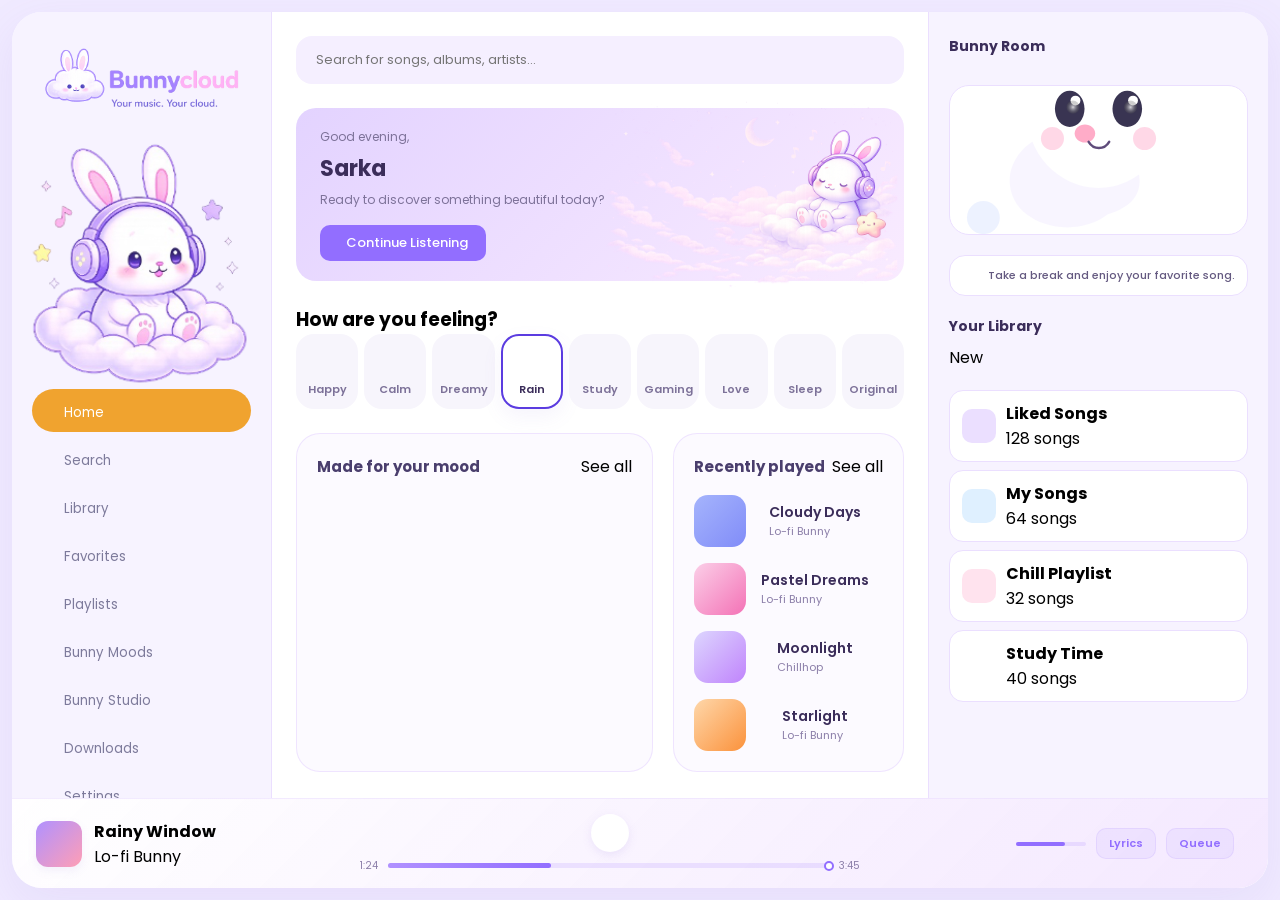
==== commit e6f94596: "menu" ====
--- a/pages/home.html
+++ b/pages/home.html
@@ -18,18 +18,12 @@
         <div class="brand">
           <div class="logo-svg">
             <img
-              src="../images/logo.png"
+              id="brandLogoBunny"
+              src="../images/bunny2.png"
               alt="Bunnycloud"
-              width="24"
-              height="24"
             />
           </div>
-          <div class="brand-text">
-            <h2>Bunnycloud</h2>
-            <p>Your music. Your cloud.</p>
-          </div>
-        </div>
-
+        </div>
         <div class="sidebar-bunny-card">
           <img
             id="sidebarBunnyCustom"
@@ -40,6 +34,8 @@
         </div>
 
         <div class="nav-menu">
+          <div class="nav-indicator"></div>
+
           <button class="nav-btn active">
             <i data-lucide="home"></i>
             Home
@@ -118,11 +114,7 @@
             </button>
           </div>
           <div class="hero-img-box">
-            <img
-              id="heroBunny"
-              src="../images/bunny-base.svg"
-              alt="Bunny avatar"
-            />
+            <img id="heroBunny" src="../images/bunny3.png" alt="Bunny avatar" />
           </div>
         </section>
 
@@ -168,11 +160,11 @@
               <div class="mood-icon sleep"><i data-lucide="moon"></i></div>
               <p>Sleep</p>
             </button>
-            <button class="mood-card more-card">
-              <div class="mood-icon more">
-                <i data-lucide="more-horizontal"></i>
-              </div>
-              <p>More</p>
+            <button class="mood-card" onclick="changeMood('original')">
+              <div class="mood-icon original">
+                <i data-lucide="sparkles"></i>
+              </div>
+              <p>Original</p>
             </button>
           </div>
         </section>
@@ -342,9 +334,78 @@
     </div>
 
     <script src="../js/home.js"></script>
+
     <script>
-      // Spracovanie ikon z registrov do HTML
       lucide.createIcons();
+
+      // --- KONTROLA PRE POHYBLIVÝ RÁMČEK V MENU ---
+      const navMenu = document.querySelector(".nav-menu");
+      const navBtns = document.querySelectorAll(".nav-btn");
+      const indicator = document.querySelector(".nav-indicator");
+
+      function updateIndicator(activeBtn, immediate = false) {
+        if (!activeBtn || !indicator || !navMenu) return;
+
+        const menuRect = navMenu.getBoundingClientRect();
+        const btnRect = activeBtn.getBoundingClientRect();
+        const topPosition = btnRect.top - menuRect.top + navMenu.scrollTop;
+
+        if (immediate) {
+          indicator.style.transition = "none";
+        } else {
+          indicator.style.transition =
+            "transform 0.38s cubic-bezier(0.25, 1, 0.2, 1), height 0.38s cubic-bezier(0.25, 1, 0.2, 1), background-color 0.3s ease";
+        }
+
+        indicator.style.transform = `translateY(${topPosition}px)`;
+        indicator.style.height = `${btnRect.height}px`;
+      }
+
+      // Počiatočné nastavenie na Home pri načítaní
+      const initialActive = document.querySelector(".nav-btn.active");
+      if (initialActive) {
+        updateIndicator(initialActive, true);
+        setTimeout(() => updateIndicator(initialActive), 100);
+      }
+
+      // Zabezpečenie klikania na položky menu
+      navBtns.forEach((btn) => {
+        btn.addEventListener("click", function () {
+          navBtns.forEach((b) => b.classList.remove("active"));
+          this.classList.add("active");
+          updateIndicator(this);
+        });
+      });
+
+      window.addEventListener("resize", () => {
+        const currentActive = document.querySelector(".nav-btn.active");
+        if (currentActive) updateIndicator(currentActive, true);
+      });
+
+      // --- BEZPEČNÁ FUNKCIA PRE MOODY (ZABRÁNI CRASHU) ---
+      // Ak už máš funkciu changeMood v home.js, táto ju bezpečne prepojí a nezablokuje ju
+      const originalChangeMood = window.changeMood;
+      window.changeMood = function (mood) {
+        // 1. Vizuálne prepnutie aktívnej karty nálady na ploche
+        const moodCards = document.querySelectorAll(".mood-card");
+        moodCards.forEach((card) => card.classList.remove("active"));
+
+        // Nájdeme kartu, na ktorú sa kliklo a dáme jej active triedu
+        const clickedCard = document.querySelector(
+          `.mood-card[onclick*="${mood}"]`,
+        );
+        if (clickedCard) clickedCard.classList.add("active");
+
+        // 2. Ak si klikla na 'original', vrátime farbu rámčeka na oranžovú
+        if (mood === "original") {
+          if (indicator) indicator.style.backgroundColor = "#f0a32f";
+        }
+
+        // 3. Spustíme tvoju pôvodnú logiku nálad z home.js (zmena pozadia, pesničiek), ak existuje
+        if (typeof originalChangeMood === "function") {
+          originalChangeMood(mood);
+        }
+      };
     </script>
   </body>
 </html>
--- a/css/home.css
+++ b/css/home.css
@@ -56,7 +56,7 @@
   background: #c3aaff;
 }
 
-/* ĽAVÝ PANEL (SIDEBAR) - OPRAVENÝ */
+/* ĽAVÝ PANEL (SIDEBAR) */
 .sidebar {
   grid-row: 1;
   grid-column: 1;
@@ -70,82 +70,77 @@
 }
 
 .brand {
-  display: flex;
-  align-items: center;
-  gap: 12px;
+  width: 100%;
+  display: flex;
+  justify-content: center;
+  align-items: center;
   flex-shrink: 0;
-  margin-bottom: 10px; /* Jemný odstup od loga */
-}
-
-.brand-text h2 {
-  font-size: 18px;
-  font-weight: 700;
-  color: #926eff;
-}
-
-.brand-text p {
-  font-size: 11px;
-  color: #a496c0;
-}
-
-/* KARTA PRE VEĽKÉHO ZAJAČIKA BEZ BIELEHO POZADIA */
-.sidebar-bunny-card {
-  width: 100%;
-  display: flex;
-  justify-content: center;
-  align-items: center;
-  flex-shrink: 0;
-  background: transparent !important; /* Odstránené biele pozadie */
-  border: none !important; /* Odstránený rámček */
-  margin: 10px 0 !important; /* Správne zarovnanie výšky */
-}
-
-/* Samotný zväčšený zajačik */
+  background: transparent !important;
+  border: none !important;
+  margin: 30px 0 !important;
+}
+
+/* Samotný poriadne zväčšený zajačik */
 .sidebar-bunny-card-replacement {
   width: 100% !important;
   max-width: 155px !important;
   height: auto !important;
   display: block;
   margin: 0 auto !important;
-
-  /* TENTO RIADOK HO ZVÄČŠÍ O 30% */
-  transform: scale(1.3) !important;
-
-  /* Ak by zväčšením zasahoval príliš nízko, posunieme ho jemne hore */
   transform-origin: center center;
-}
-
+  transform: scale(1.7) translateX(0px) translateY(0px) !important;
+}
+
+/* Kontajner menu, v ktorom sa indikátor hýbe */
 .nav-menu {
-  display: flex;
-  flex-direction: column;
-  gap: 6px;
-  flex-shrink: 0;
-  margin-top: 10px;
-}
-
+  position: relative;
+}
+
+/* Samotné tlačidlá menu */
 .nav-btn {
+  position: relative;
+  z-index: 2; /* Text a ikony budú NAD lietajúcim rámčekom */
+  background: transparent !important;
+  border: none;
+  width: 100%;
   display: flex;
   align-items: center;
   gap: 12px;
-  padding: 10px 14px;
-  border-radius: 12px;
-  border: none;
+  padding: 14px 20px;
   cursor: pointer;
-  background: transparent;
-  color: #7d7299;
-  font-size: 13px;
-  font-weight: 500;
-  text-align: left;
-  transition: all 0.2s ease;
-}
-
-.nav-btn:hover,
+  border-radius: 22px !important; /* Presne zaoblené rohy ako na tvojom screenshote */
+  color: #7d7a9b;
+  transition: color 0.2s ease;
+}
+
+/* Keď je položka aktívna, text zbelie */
 .nav-btn.active {
-  color: #ffffff;
-  background: linear-gradient(135deg, #b091ff, #c3aaff);
-}
-
-/* PROFIL SARKA - POSUNUTÝ PEKNE NA SVOJE MIESTO */
+  color: #ffffff !important;
+}
+
+/* Dokonale "smoof" lietajúci rámček */
+.nav-indicator {
+  position: absolute;
+  left: 0;
+  width: 100%;
+  border-radius: 22px !important; /* Presná kópia zaoblenia rohov z detailu */
+  z-index: 1; /* Zasunie sa pod text tlačidla */
+  pointer-events: none; /* Ignoruje kliknutia, aby neblokoval tlačidlá */
+
+  /* Naša ikonická BunnyCloud oranžová ako základ */
+  background-color: #f0a32f;
+
+  /* Hardvérovo akcelerovaný super hladký pohyb a dojazd */
+  transition:
+    transform 0.38s cubic-bezier(0.25, 1, 0.2, 1),
+    height 0.38s cubic-bezier(0.25, 1, 0.2, 1),
+    background-color 0.3s ease;
+
+  /* Nastavenie počiatočného bodu transformácie */
+  transform-origin: top center;
+}
+
+/* PROFIL */
 .sidebar-user-profile {
   display: flex;
   align-items: center;
@@ -154,7 +149,7 @@
   border-radius: 16px;
   background: #ffffff;
   border: 1px solid #ebdfff;
-  margin-top: auto; /* Toto ho automaticky drží na spodku bočného panela */
+  margin-top: auto;
   flex-shrink: 0;
 }
 
@@ -234,6 +229,7 @@
   color: #7d7299;
 }
 
+/* UPRAVENÉ TLAČIDLO PRE DOKONALÉ VYCENTROVANIE TEXTU */
 .continue-btn {
   align-self: flex-start;
   margin-top: 10px;
@@ -246,10 +242,21 @@
   font-weight: 500;
   font-size: 13px;
   transition: background 0.2s;
+
+  display: inline-flex !important;
+  align-items: center !important;
+  justify-content: center !important;
+  gap: 8px !important;
 }
 
 .continue-btn:hover {
   background: #7c54f7;
+}
+
+/* POSUNUTIE IBA SAMOTNÉHO TEXTU O 2px HORE V RÁMČEKU */
+.continue-btn span {
+  display: inline-block !important;
+  transform: translateY(-2px) !important;
 }
 
 .hero-img-box {
@@ -282,21 +289,22 @@
   gap: 8px;
 }
 
+/* FIXNÉ A ROVNAKÉ VEĽKOSTI PRE VŠETKY MOOD KARTY */
 .mood-card {
-  flex: 1;
-  height: 70px;
-  border-radius: 14px;
-  background: #f7f5fc;
-  border: none;
-  display: flex;
-  flex-direction: column;
-  align-items: center;
-  justify-content: center;
-  gap: 6px;
-  cursor: pointer;
-  transition:
-    transform 0.2s,
-    background-color 0.2s;
+  flex: 1 !important;
+  min-width: 50px !important;
+  max-width: 85px !important;
+  height: 75px !important;
+  padding: 8px 4px !important;
+  border-radius: 18px !important;
+  border: 2px solid transparent !important;
+  background: #f7f5fc !important;
+  display: flex !important;
+  flex-direction: column !important;
+  align-items: center !important;
+  justify-content: center !important;
+  gap: 8px !important;
+  transition: all 0.2s ease-in-out !important;
 }
 
 .mood-card:hover {
@@ -304,46 +312,104 @@
   background: #f1ecf9;
 }
 
+.mood-card.active {
+  background: #ffffff !important;
+  border: 2px solid #5b3ce0 !important;
+  transform: none !important;
+  box-shadow: 0 8px 20px rgba(145, 120, 220, 0.08) !important;
+}
+
+.mood-card.active:hover {
+  transform: none !important;
+}
+
+.mood-card p,
+.mood-card span {
+  font-size: 11px !important;
+  font-weight: 600 !important;
+  color: #7d7299 !important;
+  margin: 0 !important;
+  white-space: nowrap !important;
+}
+
+.mood-card.active p,
+.mood-card.active span {
+  color: #3b2d5a !important;
+}
+
 .mood-icon {
-  width: 28px;
-  height: 28px;
-  border-radius: 50%;
-  display: grid;
-  place-items: center;
+  width: 28px !important;
+  height: 28px !important;
+  border-radius: 50% !important;
+  display: grid !important;
+  place-items: center !important;
+  flex-shrink: 0 !important;
   font-size: 14px;
 }
 
-.mood-card span {
-  font-size: 11px;
-  font-weight: 500;
-  color: #7d7299;
-}
-
-.mood-icon.happy {
-  background: #fff4d4;
-  color: #ffb800;
-}
-.mood-icon.calm {
-  background: #e0f9ec;
-  color: #2ecc71;
-}
-.mood-icon.dreamy {
-  background: #f0e6ff;
-  color: #a178ff;
-}
-.mood-icon.rain {
-  background: #e1f5fe;
-  color: #0288d1;
-}
-.mood-icon.study {
-  background: #e8f0fe;
-  color: #3a7afe;
-}
-.mood-icon.gaming {
-  background: #f3e5f5;
-  color: #9c27b0;
-}
-
+/* --- ☀ HAPPY THEME --- */
+body.theme-happy .nav-indicator {
+  background: #fff4d4 !important;
+}
+body.theme-happy .nav-btn:hover {
+  color: #ffb800 !important;
+}
+
+/* --- 🍃 CALM THEME --- */
+body.theme-calm .nav-indicator {
+  background: #e0f9ec !important;
+}
+body.theme-calm .nav-btn:hover {
+  color: #2ecc71 !important;
+}
+
+/* --- 💜 DREAMY THEME --- */
+body.theme-dreamy .nav-indicator {
+  background: #f0e6ff !important;
+}
+body.theme-dreamy .nav-btn:hover {
+  color: #a178ff !important;
+}
+
+/* --- 🌧 RAIN THEME --- */
+body.theme-rain .nav-indicator {
+  background: #e1f5fe !important;
+}
+body.theme-rain .nav-btn:hover {
+  color: #0288d1 !important;
+}
+
+/* --- 📖 STUDY THEME --- */
+body.theme-study .nav-indicator {
+  background: #e8f0fe !important;
+}
+body.theme-study .nav-btn:hover {
+  color: #3a7afe !important;
+}
+
+/* --- 🎮 GAMING THEME --- */
+body.theme-gaming .nav-indicator {
+  background: #f3e5f5 !important;
+}
+body.theme-gaming .nav-btn:hover {
+  color: #9c27b0 !important;
+}
+
+/* --- ❤️ LOVE THEME --- */
+body.theme-love .nav-indicator {
+  background: #ffe4ec !important;
+}
+body.theme-love .nav-btn:hover {
+  color: #ff4d6d !important;
+}
+
+/* --- 🌙 SLEEP THEME --- */
+body.theme-sleep .nav-indicator {
+  background: #1c1833 !important;
+}
+body.theme-sleep .nav-btn:hover {
+  color: #8a2be2 !important;
+}
 /* HUDOBNÉ SEKCIE */
 .music-sections-grid {
   display: grid;
@@ -382,12 +448,12 @@
   font-weight: 600;
 }
 
-/* MADE FOR YOUR MOOD */
+/* GRID PRE KARTY PIESNÍ */
 .song-cards-container {
   display: grid !important;
   grid-template-columns: repeat(4, 1fr) !important;
-  gap: 16px !important;
-  width: 100%;
+  gap: 12px !important;
+  width: 100% !important;
 }
 
 .song-card,
@@ -395,55 +461,19 @@
   display: flex !important;
   flex-direction: column !important;
   width: 100% !important;
+  min-width: 0 !important;
 }
 
 .song-cover,
 .s-cover {
   width: 100% !important;
-  aspect-ratio: 0.72 !important;
+  aspect-ratio: 0.8 !important;
   border-radius: 20px !important;
   margin-bottom: 10px !important;
   background-size: cover !important;
   background-position: center !important;
   box-shadow: 0 10px 20px rgba(145, 120, 220, 0.12) !important;
-}
-
-.c-rainy,
-.rainy,
-.cover-rainy {
-  background: linear-gradient(135deg, #5b3ce0, #ff8da1) !important;
-}
-.c-broken,
-.broken,
-.cover-broken {
-  background: linear-gradient(135deg, #ff4081, #6a1b9a) !important;
-}
-.c-late,
-.late,
-.cover-late {
-  background: linear-gradient(135deg, #4f46e5, #1e1b4b) !important;
-}
-.c-soft,
-.soft,
-.cover-soft {
-  background: linear-gradient(135deg, #00f2fe, #4facfe) !important;
-}
-
-.song-card:nth-child(1) .song-cover,
-.s-card:nth-child(1) .s-cover {
-  background: linear-gradient(135deg, #5b3ce0, #ff8da1);
-}
-.song-card:nth-child(2) .song-cover,
-.s-card:nth-child(2) .s-cover {
-  background: linear-gradient(135deg, #ff4081, #6a1b9a);
-}
-.song-card:nth-child(3) .song-cover,
-.s-card:nth-child(3) .s-cover {
-  background: linear-gradient(135deg, #4f46e5, #1e1b4b);
-}
-.song-card:nth-child(4) .song-cover,
-.s-card:nth-child(4) .s-cover {
-  background: linear-gradient(135deg, #00f2fe, #4facfe);
+  flex-shrink: 0 !important;
 }
 
 .song-card-info h4,
@@ -452,12 +482,35 @@
   font-weight: 600 !important;
   color: #3b2d5a !important;
   margin-bottom: 3px !important;
+  white-space: nowrap !important;
+  overflow: hidden !important;
+  text-overflow: ellipsis !important;
 }
 
 .song-card-info p,
 .s-card-info p {
   font-size: 11px !important;
   color: #8c7fa9 !important;
+  white-space: nowrap !important;
+  overflow: hidden !important;
+  text-overflow: ellipsis !important;
+}
+
+.c-rainy,
+.cover-rainy {
+  background: linear-gradient(135deg, #5b3ce0, #ff8da1) !important;
+}
+.c-broken,
+.cover-broken {
+  background: linear-gradient(135deg, #ff4081, #6a1b9a) !important;
+}
+.c-late,
+.cover-late {
+  background: linear-gradient(135deg, #4f46e5, #1e1b4b) !important;
+}
+.c-soft,
+.cover-soft {
+  background: linear-gradient(135deg, #00f2fe, #4facfe) !important;
 }
 
 /* RECENTLY PLAYED */
@@ -805,3 +858,425 @@
   margin-left: 6px;
   flex-shrink: 0;
 }
+
+.brand {
+  display: flex;
+  justify-content: center;
+  align-items: center;
+  width: 100%;
+  margin-top: 25px;
+  margin-bottom: 55px;
+  padding-left: 0 !important;
+}
+
+#brandLogoBunny {
+  width: 80px !important;
+  height: auto !important;
+  object-fit: contain;
+  background: transparent !important;
+  transform: scale(3.1) !important;
+  transform-origin: center center;
+}
+
+/* ODSTRÁNENIE HORIZONTÁLNEHO SCROLLU */
+html,
+body,
+.app-container,
+.main-content,
+.sidebar,
+.right-panel {
+  overflow-x: hidden !important;
+}
+
+.mood-cards-row {
+  display: flex !important;
+  gap: 6px !important;
+  width: 100% !important;
+  flex-wrap: nowrap !important;
+}
+
+/* ==========================================================================
+   VYRAZNÉ FAREBNÉ THEMY PRE VNÚTRO APP-CONTAINERA
+   ========================================================================== */
+
+/* Plynulé animácie prechodu farieb */
+.app-container,
+.sidebar,
+.main-content,
+.right-panel,
+.bottom-player,
+.hero-banner,
+.nav-btn.active,
+.sidebar-user-profile,
+.quote-box,
+.search-bar-container input {
+  transition: all 0.4s ease-in-out !important;
+}
+
+/* --- ☀ HAPPY THEME --- */
+body.theme-happy {
+  background: #fffdef0 !important;
+}
+body.theme-happy .app-container {
+  background: #fffdf0 !important;
+  box-shadow: 0 15px 45px rgba(255, 184, 0, 0.15) !important;
+}
+body.theme-happy .sidebar,
+body.theme-happy .right-panel {
+  background: #fff6cc !important;
+  border-color: #ffd13b !important;
+}
+body.theme-happy .main-content {
+  background: #fffff5 !important;
+}
+body.theme-happy .hero-banner {
+  background: linear-gradient(135deg, #ffe066, #f5b041) !important;
+}
+body.theme-happy .hero-banner h1,
+body.theme-happy .hero-banner p,
+body.theme-happy .hero-banner .subtext {
+  color: #3e2d00 !important;
+}
+body.theme-happy .nav-btn.active {
+  background: linear-gradient(135deg, #f5b041, #f39c12) !important;
+  color: #fff !important;
+}
+body.theme-happy .bottom-player {
+  background: linear-gradient(135deg, #fffdf0, #fff6cc) !important;
+  border-top: 2px solid #ffd13b !important;
+}
+body.theme-happy .quote-box {
+  background: #fff2b2 !important;
+  border-left: 4px solid #f39c12 !important;
+}
+body.theme-happy .continue-btn {
+  background: #f39c12 !important;
+}
+body.theme-happy .continue-btn:hover {
+  background: #d68910 !important;
+}
+
+/* --- 🍃 CALM THEME --- */
+body.theme-calm {
+  background: #f0fbf5 !important;
+}
+body.theme-calm .app-container {
+  background: #edf8f2 !important;
+  box-shadow: 0 15px 45px rgba(46, 204, 113, 0.12) !important;
+}
+body.theme-calm .sidebar,
+body.theme-calm .right-panel {
+  background: #d1f2de !important;
+  border-color: #52be80 !important;
+}
+body.theme-calm .main-content {
+  background: #f4fbf7 !important;
+}
+body.theme-calm .hero-banner {
+  background: linear-gradient(135deg, #a3e4d7, #52be80) !important;
+}
+body.theme-calm .hero-banner h1,
+body.theme-calm .hero-banner p,
+body.theme-calm .hero-banner .subtext {
+  color: #0e3a20 !important;
+}
+body.theme-calm .nav-btn.active {
+  background: linear-gradient(135deg, #27ae60, #1e8449) !important;
+  color: #fff !important;
+}
+body.theme-calm .bottom-player {
+  background: linear-gradient(135deg, #edf8f2, #d1f2de) !important;
+  border-top: 2px solid #52be80 !important;
+}
+body.theme-calm .quote-box {
+  background: #bbf2d1 !important;
+  border-left: 4px solid #27ae60 !important;
+}
+body.theme-calm .continue-btn {
+  background: #27ae60 !important;
+}
+body.theme-calm .continue-btn:hover {
+  background: #1e8449 !important;
+}
+
+/* --- 💜 DREAMY THEME --- */
+body.theme-dreamy {
+  background: #f6f0ff !important;
+}
+body.theme-dreamy .app-container {
+  background: #faf5ff !important;
+  box-shadow: 0 15px 45px rgba(161, 120, 255, 0.15) !important;
+}
+body.theme-dreamy .sidebar,
+body.theme-dreamy .right-panel {
+  background: #f1e3ff !important;
+  border-color: #bb8fec !important;
+}
+body.theme-dreamy .main-content {
+  background: #fdfaff !important;
+}
+body.theme-dreamy .hero-banner {
+  background: linear-gradient(135deg, #d3b5e5, #bb8fec) !important;
+}
+body.theme-dreamy .nav-btn.active {
+  background: linear-gradient(135deg, #af7ac5, #8e44ad) !important;
+}
+body.theme-dreamy .bottom-player {
+  background: linear-gradient(135deg, #faf5ff, #f1e3ff) !important;
+  border-top: 2px solid #bb8fec !important;
+}
+body.theme-dreamy .quote-box {
+  background: #ebd3ff !important;
+  border-left: 4px solid #8e44ad !important;
+}
+body.theme-dreamy .continue-btn {
+  background: #8e44ad !important;
+}
+body.theme-dreamy .continue-btn:hover {
+  background: #71338c !important;
+}
+
+/* --- 🌧 RAIN THEME --- */
+body.theme-rain {
+  background: #e8eff5 !important;
+}
+body.theme-rain .app-container {
+  background: #eef2f7 !important;
+  box-shadow: 0 15px 45px rgba(70, 130, 180, 0.12) !important;
+}
+body.theme-rain .sidebar,
+body.theme-rain .right-panel {
+  background: #cfdae6 !important;
+  border-color: #7fa4c1 !important;
+}
+body.theme-rain .main-content {
+  background: #f5f8fa !important;
+}
+body.theme-rain .hero-banner {
+  background: linear-gradient(135deg, #a9c5df, #668cb0) !important;
+}
+body.theme-rain .hero-banner h1,
+body.theme-rain .hero-banner p,
+body.theme-rain .hero-banner .subtext {
+  color: #1a2f42 !important;
+}
+body.theme-rain .nav-btn.active {
+  background: linear-gradient(135deg, #4682b4, #2c5980) !important;
+}
+body.theme-rain .bottom-player {
+  background: linear-gradient(135deg, #eef2f7, #cfdae6) !important;
+  border-top: 2px solid #7fa4c1 !important;
+}
+body.theme-rain .quote-box {
+  background: #bed1e3 !important;
+  border-left: 4px solid #4682b4 !important;
+}
+body.theme-rain .continue-btn {
+  background: #4682b4 !important;
+}
+body.theme-rain .continue-btn:hover {
+  background: #2c5980 !important;
+}
+
+/* --- 📖 STUDY THEME --- */
+body.theme-study {
+  background: #fbf8f3 !important;
+}
+body.theme-study .app-container {
+  background: #fcf8f2 !important;
+  box-shadow: 0 15px 45px rgba(184, 134, 11, 0.12) !important;
+}
+body.theme-study .sidebar,
+body.theme-study .right-panel {
+  background: #f0e2cc !important;
+  border-color: #caaa80 !important;
+}
+body.theme-study .main-content {
+  background: #fdfbf7 !important;
+}
+body.theme-study .hero-banner {
+  background: linear-gradient(135deg, #e5c396, #caaa80) !important;
+}
+body.theme-study .hero-banner h1,
+body.theme-study .hero-banner p,
+body.theme-study .hero-banner .subtext {
+  color: #432b13 !important;
+}
+body.theme-study .nav-btn.active {
+  background: linear-gradient(135deg, #a0522d, #8b4513) !important;
+  color: #fff !important;
+}
+body.theme-study .bottom-player {
+  background: linear-gradient(135deg, #fcf8f2, #f0e2cc) !important;
+  border-top: 2px solid #caaa80 !important;
+}
+body.theme-study .quote-box {
+  background: #e8d7be !important;
+  border-left: 4px solid #8b4513 !important;
+}
+body.theme-study .continue-btn {
+  background: #8b4513 !important;
+}
+body.theme-study .continue-btn:hover {
+  background: #6e340e !important;
+}
+
+/* --- 🎮 GAMING THEME --- */
+body.theme-gaming {
+  background: #f3e9f9 !important;
+}
+body.theme-gaming .app-container {
+  background: #fef7ff !important;
+  box-shadow: 0 15px 45px rgba(212, 77, 255, 0.2) !important;
+}
+body.theme-gaming .sidebar,
+body.theme-gaming .right-panel {
+  background: #fae1ff !important;
+  border-color: #ec62ff !important;
+}
+body.theme-gaming .main-content {
+  background: #fffcfc !important;
+}
+body.theme-gaming .hero-banner {
+  background: linear-gradient(135deg, #f5a9ff, #d44dff) !important;
+  box-shadow: 0 0 15px rgba(212, 77, 255, 0.4);
+}
+body.theme-gaming .nav-btn.active {
+  background: linear-gradient(135deg, #d44dff, #8600b3) !important;
+}
+body.theme-gaming .bottom-player {
+  background: linear-gradient(135deg, #fef7ff, #fae1ff) !important;
+  border-top: 2px solid #ec62ff !important;
+}
+body.theme-gaming .quote-box {
+  background: #f7c0ff !important;
+  border-left: 4px solid #d44dff !important;
+}
+body.theme-gaming .continue-btn {
+  background: #d44dff !important;
+}
+body.theme-gaming .continue-btn:hover {
+  background: #8600b3 !important;
+}
+
+/* --- ❤️ LOVE THEME --- */
+body.theme-love {
+  background: #fff0f3 !important;
+}
+body.theme-love .app-container {
+  background: #fff3f5 !important;
+  box-shadow: 0 15px 45px rgba(255, 77, 109, 0.15) !important;
+}
+body.theme-love .sidebar,
+body.theme-love .right-panel {
+  background: #ffd6df !important;
+  border-color: #ff6b8b !important;
+}
+body.theme-love .main-content {
+  background: #ffffb !important;
+}
+body.theme-love .hero-banner {
+  background: linear-gradient(135deg, #ff9ebb, #ff5c8a) !important;
+}
+body.theme-love .nav-btn.active {
+  background: linear-gradient(135deg, #ff4071, #d61c4e) !important;
+}
+body.theme-love .bottom-player {
+  background: linear-gradient(135deg, #fff3f5, #ffd6df) !important;
+  border-top: 2px solid #ff6b8b !important;
+}
+body.theme-love .quote-box {
+  background: #ffbcca !important;
+  border-left: 4px solid #ff4071 !important;
+}
+body.theme-love .continue-btn {
+  background: #ff4071 !important;
+}
+body.theme-love .continue-btn:hover {
+  background: #d61c4e !important;
+}
+
+/* --- 🌙 SLEEP THEME --- */
+body.theme-sleep {
+  background: #080610 !important;
+}
+body.theme-sleep .app-container {
+  background: #0f0c1b !important;
+  color: #e0dcf5 !important;
+  box-shadow: 0 15px 45px rgba(0, 0, 0, 0.6) !important;
+}
+body.theme-sleep .sidebar,
+body.theme-sleep .right-panel {
+  background: #17142b !important;
+  border-color: #3b3561 !important;
+}
+body.theme-sleep .main-content {
+  background: #110e1e !important;
+}
+body.theme-sleep .hero-banner {
+  background: linear-gradient(135deg, #241e3f, #3b3561) !important;
+  color: #e0dcf5 !important;
+  border: 1px solid #4a3f7a !important;
+}
+body.theme-sleep .hero-banner h1,
+body.theme-sleep .hero-banner p,
+body.theme-sleep .hero-banner .subtext {
+  color: #ffffff !important;
+}
+body.theme-sleep .nav-btn {
+  color: #a49fc6 !important;
+}
+body.theme-sleep .nav-btn.active {
+  background: linear-gradient(135deg, #4d3f94, #281e59) !important;
+  color: #ffffff !important;
+}
+body.theme-sleep .bottom-player {
+  background: linear-gradient(135deg, #0f0c1b, #17142b) !important;
+  border-top: 2px solid #3b3561 !important;
+  color: #ffffff !important;
+}
+body.theme-sleep .quote-box {
+  background: #1e1a38 !important;
+  border-left: 4px solid #4d3f94 !important;
+  color: #d1cbe5 !important;
+}
+body.theme-sleep h3,
+body.theme-sleep h4,
+body.theme-sleep .user-status,
+body.theme-sleep .user-info .username {
+  color: #ffffff !important;
+}
+body.theme-sleep .search-bar-container input {
+  background: #1c1833 !important;
+  color: #ffffff !important;
+  border-color: #3b3561 !important;
+}
+body.theme-sleep .continue-btn {
+  background: #4d3f94 !important;
+}
+body.theme-sleep .continue-btn:hover {
+  background: #352a6c !important;
+}
+body.theme-sleep .song-card-info h4,
+body.theme-sleep .s-card-info h4,
+body.theme-sleep .recent-info h4 {
+  color: #ffffff !important;
+}
+body.theme-sleep .song-card-info p,
+body.theme-sleep .s-card-info p,
+body.theme-sleep .recent-info p {
+  color: #a49fc6 !important;
+}
+body.theme-sleep .lib-row,
+body.theme-sleep .bunny-room-box {
+  background: #1c1833 !important;
+  border-color: #3b3561 !important;
+}
+
+#heroBunny {
+  transform: scale(2) translate(10px, 25px);
+  transform-origin: bottom right;
+  position: relative;
+  z-index: 5;
+  height: auto;
+}
